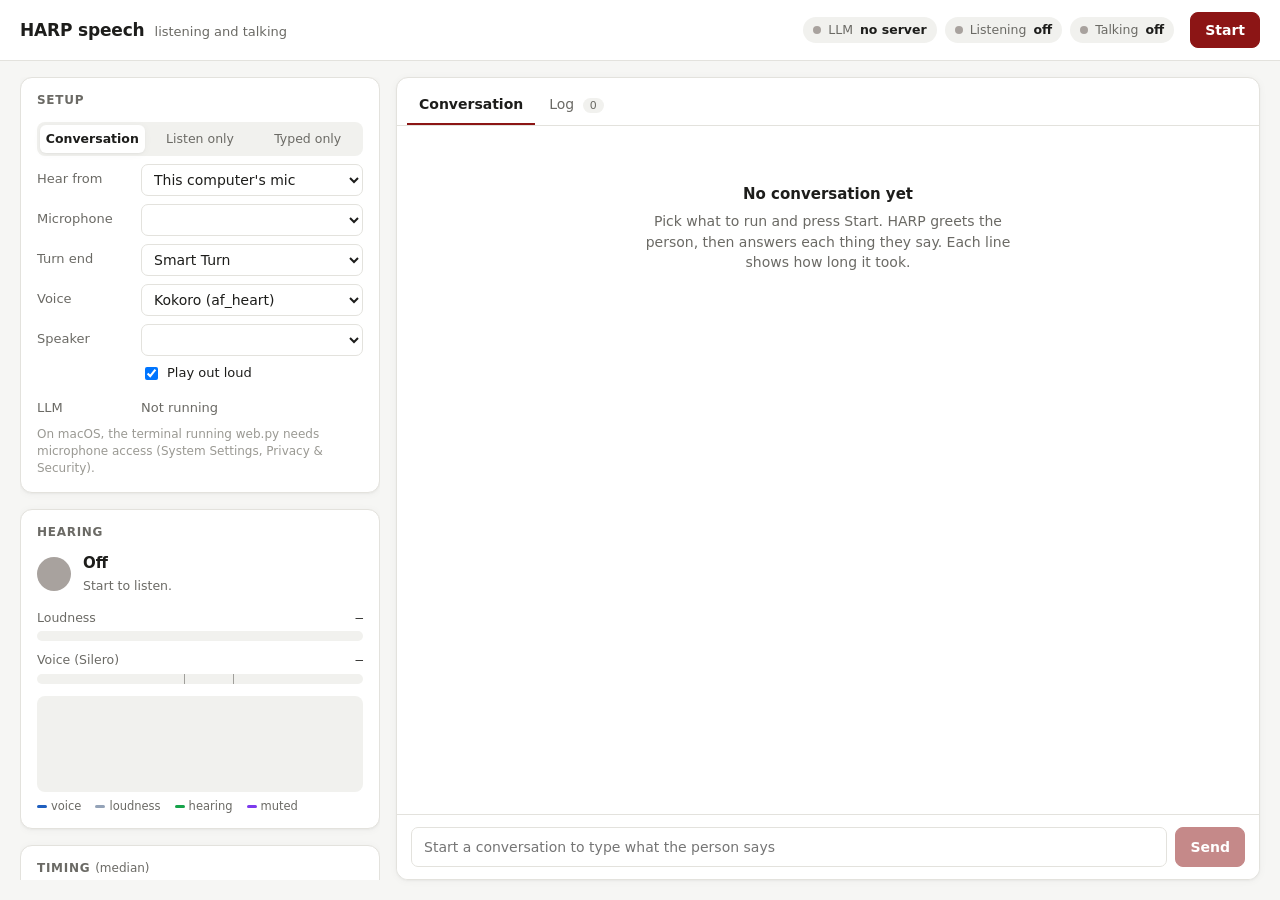
==== speech/web.html @ f4669492 "add speech web page to run and watch conversations" ====
<!doctype html>
<html lang="en">
<head>
<meta charset="utf-8">
<meta name="viewport" content="width=device-width, initial-scale=1">
<title>HARP speech</title>
<!-- Served by web.py (context/speech-web.md). Self-contained: the robot network may have no internet. -->
<style>
:root {
  --bg: #f6f6f4; --panel: #ffffff; --panel-2: #f1f1ee; --line: #e3e2dd; --text: #1d1d1b;
  --muted: #6b6a65; --faint: #9a9993; --accent: #8c1515; --accent-text: #ffffff;
  --person: #1f5fbf; --person-bg: #e8f0fc; --harp-bg: #f1f1ee;
  --listening: #64748b; --hearing: #16a34a; --transcribing: #d97706; --muted-state: #7c3aed;
  --idle: #a8a29e; --ok: #16a34a; --warn: #d97706; --bad: #dc2626;
  --level: #94a3b8; --prob: #1f5fbf; --grid: #ecebe7;
  --shadow: 0 1px 2px rgba(0,0,0,.04), 0 1px 8px rgba(0,0,0,.04);
  color-scheme: light;
}
@media (prefers-color-scheme: dark) {
  :root:not([data-theme="light"]) {
    --bg: #141413; --panel: #1d1d1b; --panel-2: #262624; --line: #33322f; --text: #ecebe7;
    --muted: #a3a29c; --faint: #75746f; --accent: #c8423f; --accent-text: #ffffff;
    --person: #7aa7ec; --person-bg: #1e2b40; --harp-bg: #2a2a27;
    --listening: #94a3b8; --hearing: #4ade80; --transcribing: #fbbf24; --muted-state: #a78bfa;
    --idle: #57534e; --level: #52606f; --prob: #7aa7ec; --grid: #292927;
    --shadow: none; color-scheme: dark;
  }
}
:root[data-theme="dark"] {
  --bg: #141413; --panel: #1d1d1b; --panel-2: #262624; --line: #33322f; --text: #ecebe7;
  --muted: #a3a29c; --faint: #75746f; --accent: #c8423f; --accent-text: #ffffff;
  --person: #7aa7ec; --person-bg: #1e2b40; --harp-bg: #2a2a27;
  --listening: #94a3b8; --hearing: #4ade80; --transcribing: #fbbf24; --muted-state: #a78bfa;
  --idle: #57534e; --level: #52606f; --prob: #7aa7ec; --grid: #292927;
  --shadow: none; color-scheme: dark;
}
* { box-sizing: border-box; }
[hidden] { display: none !important; }
html, body { margin: 0; height: 100%; }
body {
  background: var(--bg); color: var(--text);
  font: 14px/1.45 ui-sans-serif, system-ui, -apple-system, "Segoe UI", Roboto, sans-serif;
  display: flex; flex-direction: column;
}
.mono { font-family: ui-monospace, SFMono-Regular, Menlo, Consolas, monospace; }
header {
  display: flex; align-items: center; gap: 16px; flex-wrap: wrap;
  padding: 12px 20px; border-bottom: 1px solid var(--line); background: var(--panel);
}
.brand { display: flex; align-items: baseline; gap: 10px; margin-right: auto; }
.brand h1 { font-size: 17px; margin: 0; letter-spacing: -.01em; }
.brand span { color: var(--muted); font-size: 13px; }
.chips { display: flex; gap: 8px; flex-wrap: wrap; }
.chip {
  display: inline-flex; align-items: center; gap: 7px; padding: 4px 10px; border-radius: 999px;
  background: var(--panel-2); color: var(--muted); font-size: 12.5px; white-space: nowrap;
}
.chip b { color: var(--text); font-weight: 600; }
.dot { width: 8px; height: 8px; border-radius: 50%; background: var(--idle); flex: none; }
button {
  font: inherit; border: 1px solid var(--line); background: var(--panel); color: var(--text);
  padding: 7px 14px; border-radius: 8px; cursor: pointer;
}
button:hover:not(:disabled) { background: var(--panel-2); }
button:disabled { opacity: .5; cursor: default; }
button.primary { background: var(--accent); border-color: var(--accent); color: var(--accent-text); font-weight: 600; }
button.primary:hover:not(:disabled) { filter: brightness(1.08); background: var(--accent); }
button.small { padding: 3px 10px; font-size: 12.5px; }
main {
  flex: 1; min-height: 0; display: grid; grid-template-columns: 360px minmax(0, 1fr);
  gap: 16px; padding: 16px 20px 20px;
}
aside { display: flex; flex-direction: column; gap: 16px; min-height: 0; overflow-y: auto; }
.card {
  background: var(--panel); border: 1px solid var(--line); border-radius: 12px;
  box-shadow: var(--shadow); padding: 14px 16px;
}
.card h2 {
  font-size: 12px; font-weight: 600; text-transform: uppercase; letter-spacing: .06em;
  color: var(--muted); margin: 0 0 12px;
}
.field { display: grid; grid-template-columns: 96px minmax(0, 1fr); align-items: center; gap: 8px; margin: 8px 0; }
.field > label:first-child { color: var(--muted); font-size: 13px; }
select, input[type=text] {
  font: inherit; width: 100%; padding: 6px 8px; border-radius: 7px;
  border: 1px solid var(--line); background: var(--panel); color: var(--text); min-width: 0;
}
.check { display: inline-flex; align-items: center; gap: 6px; font-size: 13px; color: var(--text); }
.segmented { display: grid; grid-template-columns: repeat(3, 1fr); background: var(--panel-2); border-radius: 8px; padding: 3px; gap: 3px; }
.segmented button { border: none; background: transparent; padding: 5px 4px; font-size: 12.5px; color: var(--muted); border-radius: 6px; }
.segmented button[aria-pressed=true] { background: var(--panel); color: var(--text); font-weight: 600; box-shadow: var(--shadow); }
.hint { color: var(--faint); font-size: 12px; margin: 2px 0 0; }
.llm-row { display: flex; align-items: center; gap: 8px; }
.llm-row .grow { flex: 1; color: var(--muted); font-size: 13px; }
fieldset { border: none; margin: 0; padding: 0; min-width: 0; }
fieldset:disabled { opacity: .6; }

/* hearing */
.state { display: flex; align-items: center; gap: 12px; margin-bottom: 14px; }
.orb { width: 34px; height: 34px; border-radius: 50%; background: var(--idle); flex: none; position: relative; transition: background .15s; }
.orb::after { content: ""; position: absolute; inset: -5px; border-radius: 50%; border: 2px solid currentColor; opacity: 0; color: inherit; }
.orb.pulse::after { animation: pulse 1.2s ease-out infinite; }
@keyframes pulse { 0% { opacity: .55; transform: scale(.85); } 100% { opacity: 0; transform: scale(1.35); } }
.state-text b { display: block; font-size: 15px; }
.state-text span { color: var(--muted); font-size: 12.5px; }
.meter { margin: 10px 0; }
.meter-top { display: flex; justify-content: space-between; font-size: 12.5px; color: var(--muted); margin-bottom: 4px; }
.meter-top .mono { color: var(--text); }
.bar { position: relative; height: 10px; border-radius: 5px; background: var(--panel-2); overflow: hidden; }
.bar .fill { position: absolute; inset: 0 auto 0 0; width: 0; background: var(--level); transition: width .08s linear; }
.bar .mark { position: absolute; top: -1px; bottom: -1px; width: 2px; background: var(--text); opacity: .55; }
.bar .tick { position: absolute; top: 0; bottom: 0; width: 1px; background: var(--muted); opacity: .6; }
canvas { width: 100%; height: 96px; display: block; border-radius: 8px; background: var(--panel-2); margin-top: 12px; }
.legend { display: flex; gap: 14px; flex-wrap: wrap; font-size: 11.5px; color: var(--muted); margin-top: 6px; }
.legend i { display: inline-block; width: 10px; height: 3px; border-radius: 2px; vertical-align: middle; margin-right: 4px; }

/* timing */
.stats { display: grid; grid-template-columns: repeat(3, 1fr); gap: 8px; }
.stat { background: var(--panel-2); border-radius: 8px; padding: 8px 10px; }
.stat .label { font-size: 11.5px; color: var(--muted); line-height: 1.25; min-height: 2.5em; }
.stat .value { font-size: 20px; font-weight: 600; font-variant-numeric: tabular-nums; letter-spacing: -.01em; }
.stat .value small { font-size: 12px; font-weight: 500; color: var(--muted); }
.stat .sub { font-size: 11.5px; color: var(--faint); font-variant-numeric: tabular-nums; }

/* conversation */
.talk { display: flex; flex-direction: column; min-height: 0; padding: 0; overflow: hidden; }
.tabs { display: flex; gap: 2px; padding: 8px 10px 0; border-bottom: 1px solid var(--line); }
.tabs button { border: none; border-bottom: 2px solid transparent; border-radius: 0; background: none; color: var(--muted); padding: 8px 12px; }
.tabs button[aria-selected=true] { color: var(--text); border-bottom-color: var(--accent); font-weight: 600; }
.tabs .count { font-size: 11px; background: var(--panel-2); border-radius: 999px; padding: 1px 7px; margin-left: 4px; color: var(--muted); }
.pane { flex: 1; min-height: 0; overflow-y: auto; padding: 18px 20px; }
.pane[hidden] { display: none; }
#conversation { display: flex; flex-direction: column; gap: 10px; }
.empty { margin: auto; text-align: center; color: var(--muted); max-width: 380px; padding: 40px 0; }
.empty b { color: var(--text); display: block; font-size: 15px; margin-bottom: 6px; }
.msg { display: flex; gap: 10px; max-width: min(640px, 88%); }
.msg.person { align-self: flex-end; flex-direction: row-reverse; }
.avatar { width: 28px; height: 28px; border-radius: 50%; flex: none; display: grid; place-items: center; font-size: 12px; font-weight: 700; background: var(--accent); color: var(--accent-text); }
.person .avatar { background: var(--person); }
.bubble { padding: 8px 12px; border-radius: 14px; background: var(--harp-bg); }
.person .bubble { background: var(--person-bg); border-top-right-radius: 4px; }
.harp .bubble { border-top-left-radius: 4px; }
.bubble .text { white-space: pre-wrap; overflow-wrap: anywhere; }
.meta { display: flex; flex-wrap: wrap; gap: 4px 10px; margin-top: 4px; font-size: 11.5px; color: var(--muted); font-variant-numeric: tabular-nums; }
.person .meta { justify-content: flex-end; }
.tag { font-size: 10.5px; text-transform: uppercase; letter-spacing: .05em; padding: 0 6px; border-radius: 4px; background: var(--panel); color: var(--muted); border: 1px solid var(--line); }
.msg.faded .bubble { opacity: .55; }
.msg.faded .text { text-decoration: line-through; text-decoration-color: var(--faint); }
.note { align-self: center; color: var(--faint); font-size: 12.5px; text-align: center; max-width: 80%; }
.note.warn { color: var(--warn); }
.divider { display: flex; align-items: center; gap: 10px; color: var(--muted); font-size: 12px; margin: 6px 0; }
.divider::before, .divider::after { content: ""; flex: 1; height: 1px; background: var(--line); }
.typing .bubble { display: inline-flex; gap: 4px; align-items: center; padding: 12px 14px; }
.typing .bubble i { width: 6px; height: 6px; border-radius: 50%; background: var(--faint); animation: blink 1.2s infinite; }
.typing .bubble i:nth-child(2) { animation-delay: .2s; } .typing .bubble i:nth-child(3) { animation-delay: .4s; }
@keyframes blink { 0%, 80%, 100% { opacity: .25; } 40% { opacity: 1; } }
.composer { display: flex; gap: 8px; padding: 12px 14px; border-top: 1px solid var(--line); background: var(--panel); }
.composer input { flex: 1; padding: 9px 12px; }
#log { font-size: 12px; line-height: 1.55; }
.log-line { display: grid; grid-template-columns: 64px 52px minmax(0, 1fr); gap: 8px; }
.log-line .src { font-weight: 600; }
.log-line .src.listen { color: var(--hearing); } .log-line .src.talk { color: var(--accent); }
.log-line .src.web { color: var(--muted); } .log-line .src.llm { color: var(--transcribing); }
.log-line .when { color: var(--faint); }
.log-line .line { white-space: pre-wrap; overflow-wrap: anywhere; }
.log-line.error .line { color: var(--bad); }
#toast {
  position: fixed; left: 50%; bottom: 24px; transform: translateX(-50%); max-width: min(560px, calc(100% - 32px));
  background: var(--text); color: var(--bg); padding: 10px 16px; border-radius: 10px; font-size: 13.5px;
  box-shadow: 0 6px 24px rgba(0,0,0,.2); opacity: 0; pointer-events: none; transition: opacity .2s;
}
#toast.show { opacity: 1; }
@media (max-width: 880px) {
  main { grid-template-columns: 1fr; padding: 12px 16px 16px; }
  aside { overflow: visible; }
  .talk { min-height: 70vh; }
  header { padding: 10px 16px; }
}
@media (prefers-reduced-motion: reduce) { .orb.pulse::after, .typing .bubble i { animation: none; } }
</style>
</head>
<body>
<header>
  <div class="brand"><h1>HARP speech</h1><span>listening and talking</span></div>
  <div class="chips">
    <span class="chip" id="llm-chip-wrap" title="llama-server"><span class="dot" id="llm-dot"></span>LLM <b id="llm-chip">checking</b></span>
    <span class="chip"><span class="dot" id="listen-dot"></span>Listening <b id="listen-chip">off</b></span>
    <span class="chip"><span class="dot" id="talk-dot"></span>Talking <b id="talk-chip">off</b></span>
  </div>
  <button class="primary" id="go">Start</button>
</header>

<main>
  <aside>
    <section class="card">
      <h2>Setup</h2>
      <fieldset id="setup">
        <div class="segmented" role="group" aria-label="What to run">
          <button type="button" data-mode="both" aria-pressed="true">Conversation</button>
          <button type="button" data-mode="listen" aria-pressed="false">Listen only</button>
          <button type="button" data-mode="talk" aria-pressed="false">Typed only</button>
        </div>
        <div data-for="listen">
          <div class="field"><label for="source">Hear from</label>
            <select id="source">
              <option value="mic">This computer's mic</option>
              <option value="robot">The robot's mic</option>
              <option value="wav">A recording</option>
            </select></div>
          <div class="field" data-source="mic"><label for="device">Microphone</label><select id="device"></select></div>
          <div class="field" data-source="wav"><label for="wav">WAV file</label><input type="text" id="wav" class="mono" placeholder="path, from speech/"></div>
          <div class="field" data-source="wav"><span></span><label class="check"><input type="checkbox" id="realtime" checked> At its own speed</label></div>
          <div class="field" data-source="robot"><label for="iface">Address</label><input type="text" id="iface" class="mono" placeholder="192.168.123.164 (PC2)"></div>
          <div class="field"><label for="turn">Turn end</label>
            <select id="turn"><option value="smart">Smart Turn</option><option value="fixed">0.7 s of silence</option></select></div>
        </div>
        <div data-for="talk">
          <div class="field"><label for="voice">Voice</label>
            <select id="voice"><option value="kokoro">Kokoro (af_heart)</option><option value="piper">Piper (ljspeech)</option></select></div>
          <div class="field"><label for="output">Speaker</label><select id="output"></select></div>
          <div class="field"><span></span><label class="check"><input type="checkbox" id="play" checked> Play out loud</label></div>
        </div>
      </fieldset>
      <div class="field" data-for="talk"><label>LLM</label>
        <div class="llm-row"><span class="grow" id="llm-text">checking</span><button class="small" id="llm-button" hidden>Start</button></div></div>
      <p class="hint" id="setup-hint"></p>
    </section>

    <section class="card" data-for="listen" id="hearing">
      <h2>Hearing</h2>
      <div class="state">
        <div class="orb" id="orb"></div>
        <div class="state-text"><b id="state-name">Off</b><span id="state-help">Start to listen.</span></div>
      </div>
      <div class="meter">
        <div class="meter-top"><span>Loudness</span><span class="mono" id="db-text">–</span></div>
        <div class="bar" title="dBFS, -80 to 0; the line is the room's noise floor"><div class="fill" id="db-fill"></div><div class="mark" id="floor-mark" hidden></div></div>
      </div>
      <div class="meter">
        <div class="meter-top"><span>Voice (Silero)</span><span class="mono" id="prob-text">–</span></div>
        <div class="bar" title="Speech starts at 0.6, a frame is silence under 0.45"><div class="fill" id="prob-fill" style="background: var(--prob)"></div>
          <div class="tick" style="left: 45%"></div><div class="tick" style="left: 60%"></div></div>
      </div>
      <canvas id="chart" aria-label="Loudness and voice probability over the last 12 seconds"></canvas>
      <div class="legend">
        <span><i style="background: var(--prob)"></i>voice</span>
        <span><i style="background: var(--level)"></i>loudness</span>
        <span><i style="background: var(--hearing)"></i>hearing</span>
        <span><i style="background: var(--muted-state)"></i>muted</span>
      </div>
    </section>

    <section class="card">
      <h2>Timing <span style="text-transform: none; letter-spacing: 0; font-weight: 400">(median)</span></h2>
      <div class="stats">
        <div class="stat"><div class="label">Quiet to text</div><div class="value" id="stat-heard">–</div><div class="sub" id="stat-heard-sub"></div></div>
        <div class="stat"><div class="label">LLM's first sentence</div><div class="value" id="stat-llm">–</div><div class="sub" id="stat-llm-sub"></div></div>
        <div class="stat"><div class="label">Line to first sound</div><div class="value" id="stat-sound">–</div><div class="sub" id="stat-sound-sub"></div></div>
      </div>
    </section>
  </aside>

  <section class="card talk">
    <div class="tabs" role="tablist">
      <button role="tab" aria-selected="true" data-tab="conversation">Conversation</button>
      <button role="tab" aria-selected="false" data-tab="log">Log <span class="count" id="log-count">0</span></button>
    </div>
    <div class="pane" id="conversation-pane"><div id="conversation" aria-live="polite"></div></div>
    <div class="pane mono" id="log-pane" hidden><div id="log"></div></div>
    <form class="composer" id="composer">
      <input type="text" id="say" autocomplete="off" placeholder="Start talking to type what the person says" disabled>
      <button class="primary" id="send" disabled>Send</button>
    </form>
  </section>
</main>
<div id="toast" role="status"></div>

<script>
"use strict";
const $ = id => document.getElementById(id);
const STATES = {
  off: ["Off", "Start to listen.", "--idle"],
  starting: ["Loading", "Loading the models.", "--idle"],
  listening: ["Listening", "Waiting for someone to speak.", "--listening"],
  hearing: ["Hearing", "Someone is speaking.", "--hearing"],
  transcribing: ["Transcribing", "Turning the turn into text.", "--transcribing"],
  muted: ["Muted", "HARP is speaking, so it isn't listening.", "--muted-state"],
  ended: ["Stopped", "Listening has ended.", "--idle"],
};
const SAVED = ["source", "device", "wav", "realtime", "iface", "turn", "voice", "output", "play"];
const CHART_S = 12;

let mode = "both", running = false, talkReady = false, config = null, llm = "down", llmHere = false, llmUrl = "";
let listenState = "off", pending = 0, levels = [], logCount = 0;
let stats = { heard: [], llm: [], sound: [] };
let lastHarp = null;

function cssVar(name) { return getComputedStyle(document.documentElement).getPropertyValue(name).trim(); }
function store(key, value) { try { localStorage.setItem("harp-speech-" + key, JSON.stringify(value)); } catch (e) {} }
function recall(key) { try { const v = localStorage.getItem("harp-speech-" + key); return v === null ? undefined : JSON.parse(v); } catch (e) { return undefined; } }
function el(tag, cls, text) { const e = document.createElement(tag); if (cls) e.className = cls; if (text !== undefined) e.textContent = text; return e; }
function secs(v) { return v === undefined || v === null ? null : (+v).toFixed(2) + " s"; }

let toastTimer;
function toast(text) {
  const t = $("toast"); t.textContent = text; t.classList.add("show");
  clearTimeout(toastTimer); toastTimer = setTimeout(() => t.classList.remove("show"), 4500);
}

async function post(path, body) {
  try {
    const r = await fetch(path, { method: "POST", headers: { "Content-Type": "application/json" }, body: JSON.stringify(body || {}) });
    const data = await r.json().catch(() => ({}));
    if (!r.ok) { toast(data.error || ("Failed: " + r.status)); return false; }
    return true;
  } catch (e) { toast("The speech server isn't answering. Is web.py running?"); return false; }
}

/* setup form */
function setMode(m) {
  mode = m;
  document.querySelectorAll("[data-mode]").forEach(b => b.setAttribute("aria-pressed", b.dataset.mode === m));
  const listen = m !== "talk", talk = m !== "listen";
  document.querySelectorAll('[data-for="listen"]').forEach(e => e.hidden = !listen);
  document.querySelectorAll('[data-for="talk"]').forEach(e => e.hidden = !talk);
  store("mode", m); showSource(); updateControls();
}
function showSource() {
  const s = $("source").value;
  document.querySelectorAll("[data-source]").forEach(e => e.hidden = e.dataset.source !== s);
  $("setup-hint").textContent = mode === "talk" ? "Type what the person says; HARP answers out loud." :
    s === "mic" ? "On macOS, the terminal running web.py needs microphone access (System Settings, Privacy & Security)." :
    s === "robot" ? "Needs the robot's voice assistant in wake-up mode: ask the team before switching it." :
    "A 16-bit WAV, played through listening as if someone were speaking.";
}
function gather() {
  const v = id => $(id).value, n = id => $(id).value === "" ? null : +$(id).value;
  return { listen: mode !== "talk", talk: mode !== "listen", source: v("source"), device: n("device"),
    wav: v("wav").trim(), realtime: $("realtime").checked, iface: v("iface").trim() || null,
    fixed_turn: v("turn") === "fixed", voice: v("voice"), play: $("play").checked, output_device: n("output") };
}
function saveForm() { SAVED.forEach(id => store(id, $(id).type === "checkbox" ? $(id).checked : $(id).value)); }
function loadForm() {
  SAVED.forEach(id => { const v = recall(id); if (v === undefined) return; if ($(id).type === "checkbox") $(id).checked = v; else if (id !== "device" && id !== "output") $(id).value = v; });
}
async function loadDevices() {
  try {
    const d = await (await fetch("/api/devices")).json();
    for (const [id, list] of [["device", d.inputs], ["output", d.outputs]]) {
      const sel = $(id); sel.innerHTML = "";
      const def = el("option", "", "Default"); def.value = ""; sel.append(def);
      (list || []).forEach(x => { const o = el("option", "", x.name + (x.default ? " (default)" : "")); o.value = x.index; sel.append(o); });
      const saved = recall(id); if (saved !== undefined && [...sel.options].some(o => o.value === saved)) sel.value = saved;
    }
  } catch (e) {}
}

/* status */
async function poll() {
  try {
    const s = await (await fetch("/api/status")).json();
    llm = s.llm; llmHere = s.llm_started_here; llmUrl = s.llm_url || "";
    if (s.running !== running) { running = s.running; talkReady = s.talk_ready; config = s.config; }
  } catch (e) { llm = "unknown"; }
  updateControls();
}
function chip(dot, text, label, color) { $(dot).style.background = cssVar(color); $(text).textContent = label; }
function updateControls() {
  const llmLabel = { ok: "ready", loading: "loading", down: "off", unknown: "no server" }[llm] || llm;
  chip("llm-dot", "llm-chip", llmLabel, llm === "ok" ? "--ok" : llm === "loading" ? "--warn" : "--idle");
  $("llm-text").textContent = llm === "ok" ? "Ready at " + llmUrl.replace(/^https?:\/\//, "") + (llmHere ? " (started here)" : "") :
    llm === "loading" ? "Loading the model (about 10 s)" : "Not running";
  $("llm-chip-wrap").title = "llama-server at " + llmUrl;
  $("llm-button").hidden = !(llm === "down" || llmHere);
  $("llm-button").textContent = llm === "down" ? "Start" : "Stop";
  const listening = running && config && config.listen, talking = running && config && config.talk;
  const st = listening ? listenState : "off";
  chip("listen-dot", "listen-chip", listening ? STATES[st][0].toLowerCase() : "off", listening ? STATES[st][2] : "--idle");
  const talkLabel = !talking ? "off" : !talkReady ? "loading" : pending > 0 ? "replying" : "ready";
  chip("talk-dot", "talk-chip", talkLabel, !talking ? "--idle" : !talkReady ? "--warn" : pending > 0 ? "--transcribing" : "--ok");
  $("setup").disabled = running;
  $("go").textContent = running ? "Stop" : "Start";
  $("go").classList.toggle("primary", !running);
  const canSay = talking && talkReady;
  $("say").disabled = $("send").disabled = !canSay;
  $("say").placeholder = !talking ? "Start a conversation to type what the person says" :
    !talkReady ? "Waiting for HARP's greeting" : "Type what the person says, then Enter";
}

/* hearing */
function setListenState(s) {
  listenState = s;
  const [name, help, color] = STATES[s] || STATES.off;
  $("state-name").textContent = name; $("state-help").textContent = help;
  const orb = $("orb"); orb.style.background = cssVar(color); orb.style.color = cssVar(color);
  orb.classList.toggle("pulse", s === "hearing" || s === "muted");
  updateControls();
}
function level(m) {
  const pct = db => Math.max(0, Math.min(100, (db + 80) / 80 * 100));
  $("db-fill").style.width = pct(m.db) + "%"; $("db-text").textContent = m.db.toFixed(0) + " dB";
  const mark = $("floor-mark");
  if (m.floor_db !== null && m.floor_db !== undefined) { mark.hidden = false; mark.style.left = pct(m.floor_db) + "%"; } else mark.hidden = true;
  $("prob-fill").style.width = (m.prob * 100) + "%"; $("prob-text").textContent = m.prob.toFixed(2);
  $("db-fill").style.background = cssVar(listenState === "hearing" ? "--hearing" : listenState === "muted" ? "--muted-state" : "--level");
  levels.push({ t: m.t, db: m.db, prob: m.prob, floor: m.floor_db, state: listenState });
  const since = m.t - CHART_S; while (levels.length && levels[0].t < since) levels.shift();
  drawSoon();
}
let drawQueued = false;
function drawSoon() { if (!drawQueued) { drawQueued = true; requestAnimationFrame(draw); } }
function draw() {
  drawQueued = false;
  const c = $("chart"), dpr = window.devicePixelRatio || 1, w = c.clientWidth, h = c.clientHeight;
  if (c.width !== w * dpr || c.height !== h * dpr) { c.width = w * dpr; c.height = h * dpr; }
  const g = c.getContext("2d"); g.setTransform(dpr, 0, 0, dpr, 0, 0); g.clearRect(0, 0, w, h);
  const band = 5, top = 6, plot = h - band - top - 4;
  const end = levels.length ? levels[levels.length - 1].t : CHART_S;
  const x = t => w - (end - t) / CHART_S * w, y = v => top + plot * (1 - v);
  g.strokeStyle = cssVar("--grid"); g.lineWidth = 1;
  for (const v of [0.25, 0.5, 0.75]) { g.beginPath(); g.moveTo(0, y(v)); g.lineTo(w, y(v)); g.stroke(); }
  g.setLineDash([3, 3]); g.strokeStyle = cssVar("--faint");
  for (const v of [0.45, 0.6]) { g.beginPath(); g.moveTo(0, y(v)); g.lineTo(w, y(v)); g.stroke(); }
  g.setLineDash([]);
  if (!levels.length) return;
  const lv = db => Math.max(0, Math.min(1, (db + 80) / 80));
  g.beginPath(); g.moveTo(x(levels[0].t), y(0));
  levels.forEach(p => g.lineTo(x(p.t), y(lv(p.db))));
  g.lineTo(x(end), y(0)); g.closePath(); g.globalAlpha = 0.5; g.fillStyle = cssVar("--level"); g.fill(); g.globalAlpha = 1;
  g.beginPath(); levels.forEach((p, i) => (i ? g.lineTo : g.moveTo).call(g, x(p.t), y(p.prob)));
  g.strokeStyle = cssVar("--prob"); g.lineWidth = 1.75; g.stroke();
  const colors = { hearing: "--hearing", transcribing: "--transcribing", muted: "--muted-state" };
  levels.forEach((p, i) => {
    if (!colors[p.state]) return;
    const x0 = x(p.t), x1 = i + 1 < levels.length ? x(levels[i + 1].t) : w;
    g.fillStyle = cssVar(colors[p.state]); g.fillRect(x0, h - band, Math.max(1, x1 - x0), band);
  });
}

/* conversation */
function conv() { return $("conversation"); }
function scrollDown() { const p = $("conversation-pane"); p.scrollTop = p.scrollHeight; }
function clearEmpty() { const e = conv().querySelector(".empty"); if (e) e.remove(); }
function showEmpty() {
  conv().innerHTML = "";
  const e = el("div", "empty"); e.append(el("b", "", "No conversation yet"));
  e.append(document.createTextNode("Pick what to run and press Start. HARP greets the person, then answers each thing they say. Each line shows how long it took."));
  conv().append(e);
}
function add(node) {
  clearEmpty();
  const typing = conv().querySelector(".typing");
  if (typing && !node.classList.contains("typing")) conv().insertBefore(node, typing); else conv().append(node);
  scrollDown(); return node;
}
function message(who, text, metaParts, tags) {
  const m = el("div", "msg " + who), b = el("div", "bubble");
  m.append(el("div", "avatar", who === "harp" ? "H" : "P"));
  b.append(el("div", "text", text));
  const meta = el("div", "meta");
  (tags || []).forEach(t => meta.append(el("span", "tag", t)));
  (metaParts || []).filter(Boolean).forEach(t => meta.append(el("span", "", t)));
  if (meta.childNodes.length) b.append(meta);
  m.append(b); return add(m);
}
function note(text, cls) { return add(el("div", "note" + (cls ? " " + cls : ""), text)); }
function divider(text) { return add(el("div", "divider", text)); }
function setTyping(on) {
  const t = conv().querySelector(".typing");
  if (on && !t) { const m = el("div", "msg harp typing"); m.append(el("div", "avatar", "H")); const b = el("div", "bubble"); b.append(el("i"), el("i"), el("i")); m.append(b); add(m); }
  if (!on && t) t.remove();
}
function expectReply() { pending++; setTyping(true); updateControls(); }
function replied() { pending = Math.max(0, pending - 1); if (!pending) setTyping(false); updateControls(); }

function median(a) { if (!a.length) return null; const s = [...a].sort((x, y) => x - y), i = s.length >> 1; return s.length % 2 ? s[i] : (s[i - 1] + s[i]) / 2; }
function stat(key, value) {
  if (value !== undefined && value !== null && value > 0) stats[key].push(+value);
  const a = stats[key], m = median(a);
  $("stat-" + key).innerHTML = m === null ? "–" : m.toFixed(2) + "<small> s</small>";
  $("stat-" + key + "-sub").textContent = a.length ? "last " + a[a.length - 1].toFixed(2) + " s, " + a.length + (a.length === 1 ? " turn" : " turns") : "";
}

function logLine(source, text, when, error) {
  const line = el("div", "log-line" + (error ? " error" : ""));
  line.append(el("span", "when", new Date(when * 1000).toLocaleTimeString([], { hour12: false })));
  line.append(el("span", "src " + source, source));
  line.append(el("span", "line", text));
  const pane = $("log-pane"), atEnd = pane.scrollTop + pane.clientHeight >= pane.scrollHeight - 20;
  $("log").append(line); $("log-count").textContent = ++logCount;
  if (atEnd) pane.scrollTop = pane.scrollHeight;
}

const DROPPED = { short: "Ignored a short sound", empty: "Heard someone, but no words came out", made_up: "Ignored noise heard as words" };

function handle(m) {
  const { source, event } = m;
  if (event === "hello") { reset(); return; }
  if (event === "log") { logLine(source, m.text, m.time, /error|failed|missing|Traceback/i.test(m.text)); return; }
  if (source === "listen" && event === "level") { level(m); return; }
  if (source === "listen" && event === "state") { setListenState(m.state); return; }
  if (event === "exit") {
    logLine(source, "exited" + (m.code ? " with code " + m.code : ""), m.time, !!m.code);
    if (m.code && m.code !== -2 && m.code !== 130) note((source === "listen" ? "Listening" : source === "talk" ? "Talking" : "The LLM server") + " stopped with an error: see the Log.", "warn");
    if (source === "listen") setListenState("ended");
    return;
  }
  if (source === "web" && event === "session") {
    if (m.state === "started") {
      running = true; talkReady = false; config = m.config; pending = 0; levels = [];
      stats = { heard: [], llm: [], sound: [] }; ["heard", "llm", "sound"].forEach(k => stat(k));
      const parts = [];
      if (m.config.listen) parts.push("listening to " + ({ mic: "the mic", robot: "the robot's mic", wav: "a recording" })[m.config.source]);
      if (m.config.talk) parts.push("talking with " + (m.config.voice === "kokoro" ? "Kokoro" : "Piper"));
      divider("Started " + parts.join(", ") + " at " + new Date(m.time * 1000).toLocaleTimeString([], { hour: "numeric", minute: "2-digit" }));
      setListenState(m.config.listen ? "starting" : "off");
    } else {
      running = false; pending = 0; setTyping(false); divider("Stopped");
      if (listenState !== "off") setListenState("ended");
    }
    updateControls(); return;
  }
  if (source === "web" && event === "talk_ready") { talkReady = true; updateControls(); return; }
  if (source === "web" && event === "typed") {
    message("person", m.text, [], ["typed"]);
    if (m.forwarded) expectReply(); return;
  }
  if (source === "listen" && event === "turn") {
    if (m.dropped === "short" || m.dropped === "made_up") {
      note(DROPPED[m.dropped] + (m.text ? ': "' + m.text + '"' : "")); return;
    }
    const meta = [secs(m.after_end_s) && "text " + secs(m.after_end_s) + " after quiet",
      "speech-to-text " + secs(m.stt_s), m.finished !== undefined && "finished " + Math.round(m.finished * 100) + "%"];
    if (m.dropped === "empty") note(DROPPED.empty);
    else { const msg = message("person", m.text, meta); msg.dataset.text = m.text; stat("heard", m.after_end_s); }
    if (m.forwarded) expectReply();
    else if (config && config.talk && m.text) note("HARP wasn't ready yet, so it won't answer this", "warn");
    return;
  }
  if (source === "talk") {
    if (event === "said") {
      const tags = m.filler ? ["filler"] : m.canned ? ["fixed line"] : [];
      const meta = m.canned ? [] : [secs(m.first_sound_s) && "first sound " + secs(m.first_sound_s),
        secs(m.llm_s) && "LLM " + secs(m.llm_s), secs(m.ready_s) && "audio " + secs(m.ready_s)];
      lastHarp = message("harp", m.text, meta, tags);
      if (!m.canned) { stat("llm", m.llm_s); stat("sound", m.first_sound_s); }
      if (!m.filler) replied();
      return;
    }
    if (event === "echo") {
      const mine = [...conv().querySelectorAll(".msg.person")].reverse().find(e => e.dataset.text === m.text);
      if (mine) { mine.classList.add("faded"); (mine.querySelector(".meta") || mine.querySelector(".bubble")).append(el("span", "tag", "HARP's own voice: ignored")); }
      else note('Ignored HARP\'s own voice: "' + m.text + '"');
      replied(); return;
    }
    if (event === "unknown_words") { note("The voice skipped words it can't say: " + m.words.join(", "), "warn"); return; }
    if (event === "ignored_bye") { logLine("talk", "ignored a <bye> on a reply that isn't a goodbye", m.time); return; }
    if (event === "done") {
      const why = { bye: "HARP said goodbye", goodbye: "they said goodbye", misses: "nothing was heard twice", time: "it ran long", input_ended: "stopped" }[m.reason] || m.reason;
      divider("Conversation over: " + why + ", " + m.turns + (m.turns === 1 ? " turn, " : " turns, ") + m.seconds + " s");
      return;
    }
  }
}

function reset() {
  showEmpty(); $("log").innerHTML = ""; logCount = 0; $("log-count").textContent = 0;
  pending = 0; levels = []; stats = { heard: [], llm: [], sound: [] }; ["heard", "llm", "sound"].forEach(k => stat(k));
  setListenState("off"); drawSoon();
}

function connect() {
  const source = new EventSource("/events");
  source.onmessage = e => { try { handle(JSON.parse(e.data)); } catch (err) { console.error(err); } };
  source.onerror = () => { llm = "unknown"; updateControls(); };
}

/* wiring */
document.querySelectorAll("[data-mode]").forEach(b => b.addEventListener("click", () => setMode(b.dataset.mode)));
$("source").addEventListener("change", () => { showSource(); saveForm(); });
SAVED.forEach(id => $(id).addEventListener("change", saveForm));
$("go").addEventListener("click", async () => {
  $("go").disabled = true;
  if (running) await post("/api/stop"); else { saveForm(); await post("/api/start", gather()); }
  $("go").disabled = false; poll();
});
$("llm-button").addEventListener("click", async () => {
  $("llm-button").disabled = true;
  await post(llm === "down" ? "/api/llm/start" : "/api/llm/stop");
  $("llm-button").disabled = false; poll();
});
$("composer").addEventListener("submit", async e => {
  e.preventDefault();
  const text = $("say").value.trim(); if (!text) return;
  if (await post("/api/say", { text })) $("say").value = "";
  $("say").focus();
});
document.querySelectorAll("[data-tab]").forEach(b => b.addEventListener("click", () => {
  document.querySelectorAll("[data-tab]").forEach(x => x.setAttribute("aria-selected", x === b));
  $("conversation-pane").hidden = b.dataset.tab !== "conversation";
  $("log-pane").hidden = b.dataset.tab !== "log";
  if (b.dataset.tab === "log") $("log-pane").scrollTop = $("log-pane").scrollHeight;
}));
window.addEventListener("resize", drawSoon);
matchMedia("(prefers-color-scheme: dark)").addEventListener("change", () => { drawSoon(); setListenState(listenState); });

loadForm(); setMode(recall("mode") || "both"); showEmpty(); setListenState("off");
loadDevices(); poll(); setInterval(poll, 3000); connect();
</script>
</body>
</html>
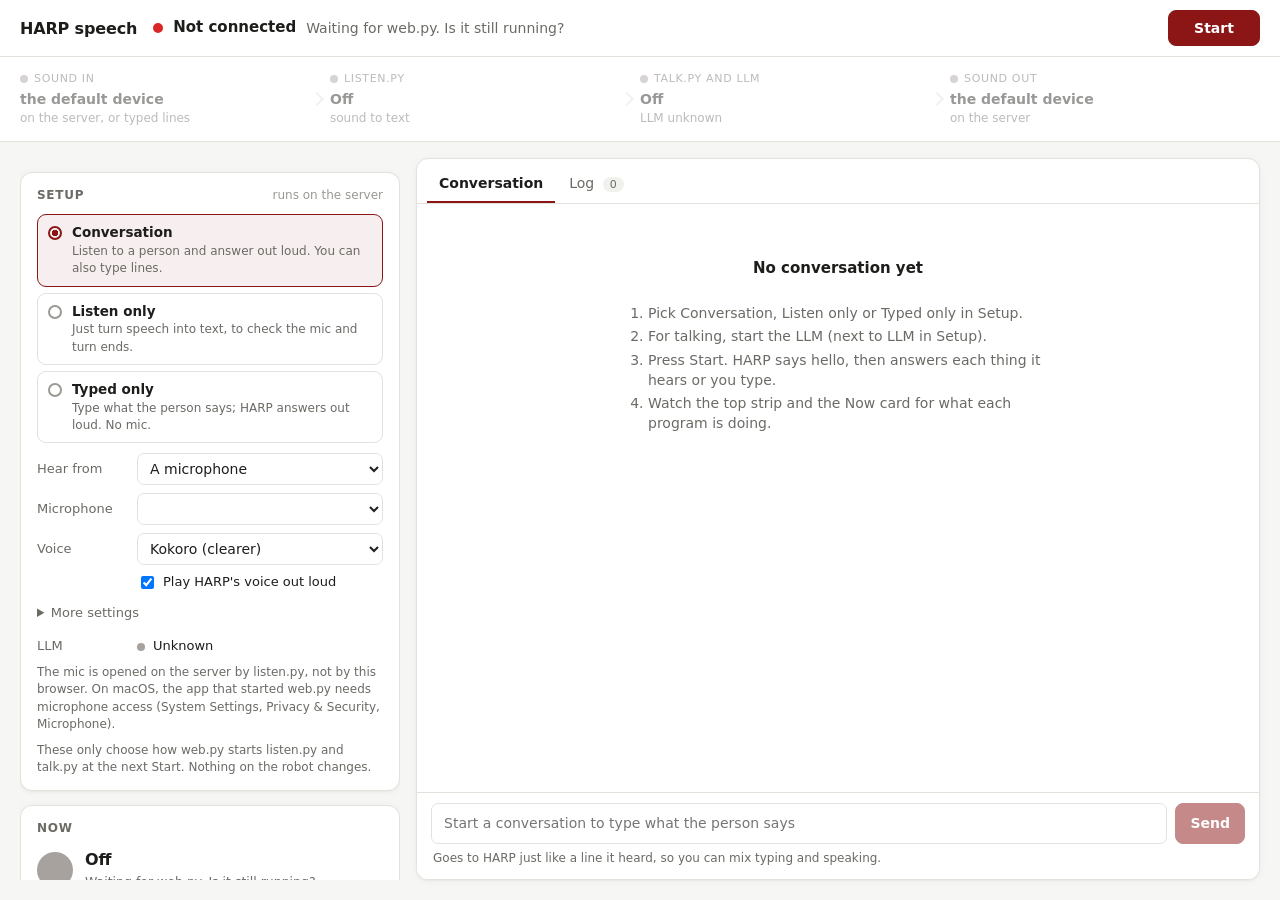
==== commit 4935126b: "make speech page show each stage and turn live" ====
--- a/speech/web.html
+++ b/speech/web.html
@@ -11,52 +11,41 @@
   --muted: #6b6a65; --faint: #9a9993; --accent: #8c1515; --accent-text: #ffffff;
   --person: #1f5fbf; --person-bg: #e8f0fc; --harp-bg: #f1f1ee;
   --listening: #64748b; --hearing: #16a34a; --transcribing: #d97706; --muted-state: #7c3aed;
-  --idle: #a8a29e; --ok: #16a34a; --warn: #d97706; --bad: #dc2626;
-  --level: #94a3b8; --prob: #1f5fbf; --grid: #ecebe7;
+  --thinking: #d97706; --idle: #a8a29e; --ok: #16a34a; --warn: #b45309; --bad: #dc2626;
+  --warn-bg: #fef3c7; --level: #94a3b8; --prob: #1f5fbf; --grid: #ecebe7;
+  --seg-hear: #1f5fbf; --seg-think: #d97706; --seg-voice: #7c3aed; --seg-wait: #a8a29e;
   --shadow: 0 1px 2px rgba(0,0,0,.04), 0 1px 8px rgba(0,0,0,.04);
   color-scheme: light;
 }
 @media (prefers-color-scheme: dark) {
   :root:not([data-theme="light"]) {
     --bg: #141413; --panel: #1d1d1b; --panel-2: #262624; --line: #33322f; --text: #ecebe7;
-    --muted: #a3a29c; --faint: #75746f; --accent: #c8423f; --accent-text: #ffffff;
-    --person: #7aa7ec; --person-bg: #1e2b40; --harp-bg: #2a2a27;
-    --listening: #94a3b8; --hearing: #4ade80; --transcribing: #fbbf24; --muted-state: #a78bfa;
-    --idle: #57534e; --level: #52606f; --prob: #7aa7ec; --grid: #292927;
+    --muted: #a3a29c; --faint: #75746f; --accent: #c8423f; --person: #7aa7ec; --person-bg: #1e2b40;
+    --harp-bg: #2a2a27; --listening: #94a3b8; --hearing: #4ade80; --transcribing: #fbbf24;
+    --muted-state: #a78bfa; --thinking: #fbbf24; --idle: #57534e; --warn: #fbbf24; --warn-bg: #3a2e12;
+    --level: #52606f; --prob: #7aa7ec; --grid: #292927;
+    --seg-hear: #7aa7ec; --seg-think: #fbbf24; --seg-voice: #a78bfa; --seg-wait: #57534e;
     --shadow: none; color-scheme: dark;
   }
 }
 :root[data-theme="dark"] {
   --bg: #141413; --panel: #1d1d1b; --panel-2: #262624; --line: #33322f; --text: #ecebe7;
-  --muted: #a3a29c; --faint: #75746f; --accent: #c8423f; --accent-text: #ffffff;
-  --person: #7aa7ec; --person-bg: #1e2b40; --harp-bg: #2a2a27;
-  --listening: #94a3b8; --hearing: #4ade80; --transcribing: #fbbf24; --muted-state: #a78bfa;
-  --idle: #57534e; --level: #52606f; --prob: #7aa7ec; --grid: #292927;
+  --muted: #a3a29c; --faint: #75746f; --accent: #c8423f; --person: #7aa7ec; --person-bg: #1e2b40;
+  --harp-bg: #2a2a27; --listening: #94a3b8; --hearing: #4ade80; --transcribing: #fbbf24;
+  --muted-state: #a78bfa; --thinking: #fbbf24; --idle: #57534e; --warn: #fbbf24; --warn-bg: #3a2e12;
+  --level: #52606f; --prob: #7aa7ec; --grid: #292927;
+  --seg-hear: #7aa7ec; --seg-think: #fbbf24; --seg-voice: #a78bfa; --seg-wait: #57534e;
   --shadow: none; color-scheme: dark;
 }
 * { box-sizing: border-box; }
 [hidden] { display: none !important; }
 html, body { margin: 0; height: 100%; }
 body {
-  background: var(--bg); color: var(--text);
+  background: var(--bg); color: var(--text); display: flex; flex-direction: column;
   font: 14px/1.45 ui-sans-serif, system-ui, -apple-system, "Segoe UI", Roboto, sans-serif;
-  display: flex; flex-direction: column;
 }
 .mono { font-family: ui-monospace, SFMono-Regular, Menlo, Consolas, monospace; }
-header {
-  display: flex; align-items: center; gap: 16px; flex-wrap: wrap;
-  padding: 12px 20px; border-bottom: 1px solid var(--line); background: var(--panel);
-}
-.brand { display: flex; align-items: baseline; gap: 10px; margin-right: auto; }
-.brand h1 { font-size: 17px; margin: 0; letter-spacing: -.01em; }
-.brand span { color: var(--muted); font-size: 13px; }
-.chips { display: flex; gap: 8px; flex-wrap: wrap; }
-.chip {
-  display: inline-flex; align-items: center; gap: 7px; padding: 4px 10px; border-radius: 999px;
-  background: var(--panel-2); color: var(--muted); font-size: 12.5px; white-space: nowrap;
-}
-.chip b { color: var(--text); font-weight: 600; }
-.dot { width: 8px; height: 8px; border-radius: 50%; background: var(--idle); flex: none; }
+.num { font-variant-numeric: tabular-nums; }
 button {
   font: inherit; border: 1px solid var(--line); background: var(--panel); color: var(--text);
   padding: 7px 14px; border-radius: 8px; cursor: pointer;
@@ -66,96 +55,168 @@
 button.primary { background: var(--accent); border-color: var(--accent); color: var(--accent-text); font-weight: 600; }
 button.primary:hover:not(:disabled) { filter: brightness(1.08); background: var(--accent); }
 button.small { padding: 3px 10px; font-size: 12.5px; }
+.dot { width: 8px; height: 8px; border-radius: 50%; background: var(--idle); flex: none; display: inline-block; }
+
+/* header */
+header {
+  display: flex; align-items: center; gap: 16px; padding: 10px 20px;
+  border-bottom: 1px solid var(--line); background: var(--panel);
+}
+.brand h1 { font-size: 16px; margin: 0; letter-spacing: -.01em; white-space: nowrap; }
+.guide { flex: 1; min-width: 0; display: flex; align-items: center; gap: 10px; }
+.guide .dot { width: 10px; height: 10px; }
+.guide b { font-size: 15px; }
+.guide span { color: var(--muted); white-space: nowrap; overflow: hidden; text-overflow: ellipsis; }
+#go { min-width: 92px; }
+
+/* pipeline */
+.pipeline {
+  display: grid; grid-template-columns: repeat(4, minmax(0, 1fr)); gap: 0;
+  padding: 12px 20px; border-bottom: 1px solid var(--line); background: var(--panel);
+}
+.stage { position: relative; padding: 2px 22px 2px 0; min-width: 0; }
+.stage:not(:last-child)::after {
+  content: ""; position: absolute; right: 8px; top: 50%; width: 8px; height: 8px;
+  border-top: 2px solid var(--line); border-right: 2px solid var(--line); transform: translateY(-50%) rotate(45deg);
+}
+.stage .name { font-size: 11px; text-transform: uppercase; letter-spacing: .06em; color: var(--muted); display: flex; align-items: center; gap: 6px; }
+.stage .what { font-weight: 600; white-space: nowrap; overflow: hidden; text-overflow: ellipsis; margin-top: 2px; }
+.stage .detail { font-size: 12px; color: var(--muted); white-space: nowrap; overflow: hidden; text-overflow: ellipsis; }
+.stage.off { opacity: .45; }
+
 main {
-  flex: 1; min-height: 0; display: grid; grid-template-columns: 360px minmax(0, 1fr);
+  flex: 1; min-height: 0; display: grid; grid-template-columns: 380px minmax(0, 1fr);
   gap: 16px; padding: 16px 20px 20px;
 }
-aside { display: flex; flex-direction: column; gap: 16px; min-height: 0; overflow-y: auto; }
-.card {
-  background: var(--panel); border: 1px solid var(--line); border-radius: 12px;
-  box-shadow: var(--shadow); padding: 14px 16px;
-}
+aside { display: flex; flex-direction: column; gap: 14px; min-height: 0; overflow-y: auto; padding-bottom: 2px; }
+body.running #setup-card { order: 9; }
+.card { background: var(--panel); border: 1px solid var(--line); border-radius: 12px; box-shadow: var(--shadow); padding: 14px 16px; }
 .card h2 {
   font-size: 12px; font-weight: 600; text-transform: uppercase; letter-spacing: .06em;
-  color: var(--muted); margin: 0 0 12px;
-}
-.field { display: grid; grid-template-columns: 96px minmax(0, 1fr); align-items: center; gap: 8px; margin: 8px 0; }
-.field > label:first-child { color: var(--muted); font-size: 13px; }
+  color: var(--muted); margin: 0 0 10px; display: flex; justify-content: space-between; align-items: baseline;
+}
+.card h2 small { text-transform: none; letter-spacing: 0; font-weight: 400; color: var(--faint); font-size: 12px; }
+
+/* banners */
+#banners { display: flex; flex-direction: column; gap: 8px; }
+.banner { background: var(--warn-bg); color: var(--text); border: 1px solid color-mix(in srgb, var(--warn) 40%, transparent); border-radius: 10px; padding: 10px 12px; font-size: 13px; display: flex; gap: 10px; }
+.banner b { color: var(--warn); }
+.banner button { margin-left: auto; align-self: flex-start; border: none; background: none; color: var(--muted); padding: 0 4px; font-size: 16px; line-height: 1; }
+
+/* setup */
+.field { display: grid; grid-template-columns: 92px minmax(0, 1fr); align-items: center; gap: 8px; margin: 8px 0; }
+.field > label:first-child, .field > span:first-child { color: var(--muted); font-size: 13px; }
 select, input[type=text] {
-  font: inherit; width: 100%; padding: 6px 8px; border-radius: 7px;
-  border: 1px solid var(--line); background: var(--panel); color: var(--text); min-width: 0;
-}
-.check { display: inline-flex; align-items: center; gap: 6px; font-size: 13px; color: var(--text); }
-.segmented { display: grid; grid-template-columns: repeat(3, 1fr); background: var(--panel-2); border-radius: 8px; padding: 3px; gap: 3px; }
-.segmented button { border: none; background: transparent; padding: 5px 4px; font-size: 12.5px; color: var(--muted); border-radius: 6px; }
-.segmented button[aria-pressed=true] { background: var(--panel); color: var(--text); font-weight: 600; box-shadow: var(--shadow); }
-.hint { color: var(--faint); font-size: 12px; margin: 2px 0 0; }
+  font: inherit; width: 100%; padding: 6px 8px; border-radius: 7px; min-width: 0;
+  border: 1px solid var(--line); background: var(--panel); color: var(--text);
+}
+.check { display: inline-flex; align-items: center; gap: 6px; font-size: 13px; }
+.modes { display: grid; gap: 6px; margin-bottom: 10px; }
+.mode { display: flex; gap: 10px; align-items: flex-start; text-align: left; padding: 8px 10px; border-radius: 9px; width: 100%; }
+.mode[aria-pressed=true] { border-color: var(--accent); background: color-mix(in srgb, var(--accent) 7%, var(--panel)); }
+.mode .radio { width: 14px; height: 14px; border-radius: 50%; border: 2px solid var(--faint); flex: none; margin-top: 3px; }
+.mode[aria-pressed=true] .radio { border-color: var(--accent); background: radial-gradient(var(--accent) 45%, transparent 50%); }
+.mode b { display: block; font-size: 13.5px; }
+.mode span { display: block; color: var(--muted); font-size: 12px; }
+details { margin-top: 6px; }
+summary { cursor: pointer; color: var(--muted); font-size: 13px; padding: 4px 0; }
+.hint { color: var(--muted); font-size: 12px; margin: 8px 0 0; }
 .llm-row { display: flex; align-items: center; gap: 8px; }
-.llm-row .grow { flex: 1; color: var(--muted); font-size: 13px; }
+.llm-row .grow { flex: 1; font-size: 13px; }
 fieldset { border: none; margin: 0; padding: 0; min-width: 0; }
-fieldset:disabled { opacity: .6; }
-
-/* hearing */
-.state { display: flex; align-items: center; gap: 12px; margin-bottom: 14px; }
-.orb { width: 34px; height: 34px; border-radius: 50%; background: var(--idle); flex: none; position: relative; transition: background .15s; }
-.orb::after { content: ""; position: absolute; inset: -5px; border-radius: 50%; border: 2px solid currentColor; opacity: 0; color: inherit; }
+.summary-line { font-size: 13px; color: var(--muted); }
+.summary-line b { color: var(--text); font-weight: 600; }
+
+/* now */
+.now-state { display: flex; align-items: center; gap: 12px; }
+.orb { width: 36px; height: 36px; border-radius: 50%; background: var(--idle); flex: none; position: relative; transition: background .15s; }
+.orb::after { content: ""; position: absolute; inset: -5px; border-radius: 50%; border: 2px solid currentColor; opacity: 0; }
 .orb.pulse::after { animation: pulse 1.2s ease-out infinite; }
 @keyframes pulse { 0% { opacity: .55; transform: scale(.85); } 100% { opacity: 0; transform: scale(1.35); } }
-.state-text b { display: block; font-size: 15px; }
-.state-text span { color: var(--muted); font-size: 12.5px; }
-.meter { margin: 10px 0; }
+.now-state b { display: block; font-size: 16px; }
+.now-state span { color: var(--muted); font-size: 12.5px; }
+.track { margin-top: 12px; }
+.track-top { display: flex; justify-content: space-between; font-size: 12.5px; color: var(--muted); margin-bottom: 4px; gap: 8px; }
+.track-top .num { color: var(--text); }
+.rail { position: relative; height: 10px; border-radius: 5px; background: var(--panel-2); }
+.rail .fill { position: absolute; inset: 0 auto 0 0; width: 0; border-radius: 5px; background: var(--hearing); }
+.rail .mark { position: absolute; top: -3px; bottom: -3px; width: 2px; background: var(--muted); opacity: .7; }
+.marks { position: relative; height: 15px; font-size: 10.5px; color: var(--faint); }
+.marks span { position: absolute; transform: translateX(-50%); white-space: nowrap; top: 2px; }
+.verdict { margin-top: 8px; font-size: 12.5px; color: var(--muted); }
+.verdict b { color: var(--text); }
+.limits { display: flex; gap: 14px; margin-top: 12px; font-size: 12.5px; color: var(--muted); border-top: 1px solid var(--line); padding-top: 10px; }
+.limits b { color: var(--text); font-weight: 600; }
+
+/* meters */
+.meter { margin: 8px 0; }
 .meter-top { display: flex; justify-content: space-between; font-size: 12.5px; color: var(--muted); margin-bottom: 4px; }
-.meter-top .mono { color: var(--text); }
-.bar { position: relative; height: 10px; border-radius: 5px; background: var(--panel-2); overflow: hidden; }
+.meter-top .num { color: var(--text); }
+.bar { position: relative; height: 8px; border-radius: 4px; background: var(--panel-2); overflow: hidden; }
 .bar .fill { position: absolute; inset: 0 auto 0 0; width: 0; background: var(--level); transition: width .08s linear; }
-.bar .mark { position: absolute; top: -1px; bottom: -1px; width: 2px; background: var(--text); opacity: .55; }
-.bar .tick { position: absolute; top: 0; bottom: 0; width: 1px; background: var(--muted); opacity: .6; }
-canvas { width: 100%; height: 96px; display: block; border-radius: 8px; background: var(--panel-2); margin-top: 12px; }
-.legend { display: flex; gap: 14px; flex-wrap: wrap; font-size: 11.5px; color: var(--muted); margin-top: 6px; }
+.bar .mark { position: absolute; top: 0; bottom: 0; width: 2px; background: var(--text); opacity: .6; }
+.bar .tick { position: absolute; top: 0; bottom: 0; width: 1px; background: var(--muted); opacity: .7; }
+canvas { width: 100%; height: 92px; display: block; border-radius: 8px; background: var(--panel-2); margin-top: 10px; }
+.legend { display: flex; gap: 12px; flex-wrap: wrap; font-size: 11.5px; color: var(--muted); margin-top: 6px; }
 .legend i { display: inline-block; width: 10px; height: 3px; border-radius: 2px; vertical-align: middle; margin-right: 4px; }
 
 /* timing */
 .stats { display: grid; grid-template-columns: repeat(3, 1fr); gap: 8px; }
 .stat { background: var(--panel-2); border-radius: 8px; padding: 8px 10px; }
 .stat .label { font-size: 11.5px; color: var(--muted); line-height: 1.25; min-height: 2.5em; }
-.stat .value { font-size: 20px; font-weight: 600; font-variant-numeric: tabular-nums; letter-spacing: -.01em; }
+.stat .value { font-size: 20px; font-weight: 600; letter-spacing: -.01em; }
 .stat .value small { font-size: 12px; font-weight: 500; color: var(--muted); }
-.stat .sub { font-size: 11.5px; color: var(--faint); font-variant-numeric: tabular-nums; }
+.stat .sub { font-size: 11.5px; color: var(--faint); }
 
 /* conversation */
 .talk { display: flex; flex-direction: column; min-height: 0; padding: 0; overflow: hidden; }
-.tabs { display: flex; gap: 2px; padding: 8px 10px 0; border-bottom: 1px solid var(--line); }
+.tabs { display: flex; gap: 2px; padding: 6px 10px 0; border-bottom: 1px solid var(--line); align-items: center; }
 .tabs button { border: none; border-bottom: 2px solid transparent; border-radius: 0; background: none; color: var(--muted); padding: 8px 12px; }
 .tabs button[aria-selected=true] { color: var(--text); border-bottom-color: var(--accent); font-weight: 600; }
 .tabs .count { font-size: 11px; background: var(--panel-2); border-radius: 999px; padding: 1px 7px; margin-left: 4px; color: var(--muted); }
+.tabs .count.bad { background: var(--bad); color: #fff; }
 .pane { flex: 1; min-height: 0; overflow-y: auto; padding: 18px 20px; }
-.pane[hidden] { display: none; }
 #conversation { display: flex; flex-direction: column; gap: 10px; }
-.empty { margin: auto; text-align: center; color: var(--muted); max-width: 380px; padding: 40px 0; }
-.empty b { color: var(--text); display: block; font-size: 15px; margin-bottom: 6px; }
-.msg { display: flex; gap: 10px; max-width: min(640px, 88%); }
+.empty { margin: auto; text-align: center; color: var(--muted); max-width: 420px; padding: 36px 0; }
+.empty b { color: var(--text); display: block; font-size: 15px; margin-bottom: 8px; }
+.empty ol { text-align: left; margin: 12px auto 0; padding-left: 20px; display: inline-block; }
+.empty li { margin: 3px 0; }
+.msg { display: flex; gap: 10px; max-width: min(660px, 88%); }
 .msg.person { align-self: flex-end; flex-direction: row-reverse; }
 .avatar { width: 28px; height: 28px; border-radius: 50%; flex: none; display: grid; place-items: center; font-size: 12px; font-weight: 700; background: var(--accent); color: var(--accent-text); }
 .person .avatar { background: var(--person); }
-.bubble { padding: 8px 12px; border-radius: 14px; background: var(--harp-bg); }
+.bubble { padding: 8px 12px; border-radius: 14px; background: var(--harp-bg); min-width: 0; border: 1.5px solid transparent; transition: border-color .2s; }
 .person .bubble { background: var(--person-bg); border-top-right-radius: 4px; }
 .harp .bubble { border-top-left-radius: 4px; }
+.msg.playing .bubble { border-color: var(--muted-state); }
+.msg.live .bubble { border-color: var(--hearing); border-style: dashed; }
 .bubble .text { white-space: pre-wrap; overflow-wrap: anywhere; }
-.meta { display: flex; flex-wrap: wrap; gap: 4px 10px; margin-top: 4px; font-size: 11.5px; color: var(--muted); font-variant-numeric: tabular-nums; }
+.bubble .text.pending { color: var(--muted); font-style: italic; }
+.meta { display: flex; flex-wrap: wrap; gap: 4px 10px; margin-top: 4px; font-size: 11.5px; color: var(--muted); }
 .person .meta { justify-content: flex-end; }
 .tag { font-size: 10.5px; text-transform: uppercase; letter-spacing: .05em; padding: 0 6px; border-radius: 4px; background: var(--panel); color: var(--muted); border: 1px solid var(--line); }
+.tag.speaking { color: var(--muted-state); border-color: var(--muted-state); }
 .msg.faded .bubble { opacity: .55; }
 .msg.faded .text { text-decoration: line-through; text-decoration-color: var(--faint); }
+.latency { margin-top: 6px; }
+.latency .segs { display: flex; height: 6px; border-radius: 3px; overflow: hidden; background: var(--panel); }
+.latency .segs i { display: block; height: 100%; }
+.latency .cap { font-size: 11.5px; color: var(--muted); margin-top: 3px; }
+.latency .cap b { color: var(--text); }
 .note { align-self: center; color: var(--faint); font-size: 12.5px; text-align: center; max-width: 80%; }
 .note.warn { color: var(--warn); }
 .divider { display: flex; align-items: center; gap: 10px; color: var(--muted); font-size: 12px; margin: 6px 0; }
 .divider::before, .divider::after { content: ""; flex: 1; height: 1px; background: var(--line); }
-.typing .bubble { display: inline-flex; gap: 4px; align-items: center; padding: 12px 14px; }
-.typing .bubble i { width: 6px; height: 6px; border-radius: 50%; background: var(--faint); animation: blink 1.2s infinite; }
-.typing .bubble i:nth-child(2) { animation-delay: .2s; } .typing .bubble i:nth-child(3) { animation-delay: .4s; }
+.typing .bubble { display: inline-flex; gap: 8px; align-items: center; padding: 9px 12px; }
+.typing .dots { display: inline-flex; gap: 4px; }
+.typing .dots i { width: 6px; height: 6px; border-radius: 50%; background: var(--faint); animation: blink 1.2s infinite; }
+.typing .dots i:nth-child(2) { animation-delay: .2s; } .typing .dots i:nth-child(3) { animation-delay: .4s; }
+.typing .clock { font-size: 12px; color: var(--muted); }
 @keyframes blink { 0%, 80%, 100% { opacity: .25; } 40% { opacity: 1; } }
-.composer { display: flex; gap: 8px; padding: 12px 14px; border-top: 1px solid var(--line); background: var(--panel); }
+.composer { border-top: 1px solid var(--line); background: var(--panel); padding: 10px 14px 12px; }
+.composer form { display: flex; gap: 8px; }
 .composer input { flex: 1; padding: 9px 12px; }
+.composer .hint { margin: 6px 2px 0; }
 #log { font-size: 12px; line-height: 1.55; }
 .log-line { display: grid; grid-template-columns: 64px 52px minmax(0, 1fr); gap: 8px; }
 .log-line .src { font-weight: 600; }
@@ -167,95 +228,138 @@
 #toast {
   position: fixed; left: 50%; bottom: 24px; transform: translateX(-50%); max-width: min(560px, calc(100% - 32px));
   background: var(--text); color: var(--bg); padding: 10px 16px; border-radius: 10px; font-size: 13.5px;
-  box-shadow: 0 6px 24px rgba(0,0,0,.2); opacity: 0; pointer-events: none; transition: opacity .2s;
+  box-shadow: 0 6px 24px rgba(0,0,0,.2); opacity: 0; pointer-events: none; transition: opacity .2s; z-index: 5;
 }
 #toast.show { opacity: 1; }
+@media (max-width: 960px) {
+  .pipeline { grid-template-columns: repeat(2, minmax(0, 1fr)); row-gap: 10px; padding: 10px 16px; }
+  .stage:nth-child(2)::after { display: none; }
+}
 @media (max-width: 880px) {
-  main { grid-template-columns: 1fr; padding: 12px 16px 16px; }
+  html, body { height: auto; min-height: 100%; }
+  main { flex: none; grid-template-columns: 1fr; padding: 12px 16px 16px; }
   aside { overflow: visible; }
-  .talk { min-height: 70vh; }
-  header { padding: 10px 16px; }
-}
-@media (prefers-reduced-motion: reduce) { .orb.pulse::after, .typing .bubble i { animation: none; } }
+  .talk { min-height: 75vh; }
+  header { padding: 10px 16px; flex-wrap: wrap; }
+  .guide { order: 3; flex-basis: 100%; }
+}
+@media (prefers-reduced-motion: reduce) { .orb.pulse::after, .typing .dots i { animation: none; } }
 </style>
 </head>
 <body>
 <header>
-  <div class="brand"><h1>HARP speech</h1><span>listening and talking</span></div>
-  <div class="chips">
-    <span class="chip" id="llm-chip-wrap" title="llama-server"><span class="dot" id="llm-dot"></span>LLM <b id="llm-chip">checking</b></span>
-    <span class="chip"><span class="dot" id="listen-dot"></span>Listening <b id="listen-chip">off</b></span>
-    <span class="chip"><span class="dot" id="talk-dot"></span>Talking <b id="talk-chip">off</b></span>
-  </div>
+  <div class="brand"><h1>HARP speech</h1></div>
+  <div class="guide" aria-live="polite"><span class="dot" id="guide-dot"></span><b id="guide-title">Connecting</b><span id="guide-text"></span></div>
   <button class="primary" id="go">Start</button>
 </header>
 
+<div class="pipeline" aria-label="The speech pipeline, live">
+  <div class="stage" id="stage-in"><div class="name"><span class="dot"></span>Sound in</div><div class="what">–</div><div class="detail"></div></div>
+  <div class="stage" id="stage-listen"><div class="name"><span class="dot"></span>listen.py</div><div class="what">Off</div><div class="detail">sound to text</div></div>
+  <div class="stage" id="stage-talk"><div class="name"><span class="dot"></span>talk.py and LLM</div><div class="what">Off</div><div class="detail">text to a spoken reply</div></div>
+  <div class="stage" id="stage-out"><div class="name"><span class="dot"></span>Sound out</div><div class="what">–</div><div class="detail"></div></div>
+</div>
+
 <main>
   <aside>
-    <section class="card">
-      <h2>Setup</h2>
+    <div id="banners"></div>
+
+    <section class="card" id="setup-card">
+      <h2>Setup <small id="setup-where"></small></h2>
       <fieldset id="setup">
-        <div class="segmented" role="group" aria-label="What to run">
-          <button type="button" data-mode="both" aria-pressed="true">Conversation</button>
-          <button type="button" data-mode="listen" aria-pressed="false">Listen only</button>
-          <button type="button" data-mode="talk" aria-pressed="false">Typed only</button>
+        <div class="modes" role="radiogroup" aria-label="What to run">
+          <button type="button" class="mode" data-mode="both" aria-pressed="true"><i class="radio"></i><div><b>Conversation</b><span>Listen to a person and answer out loud. You can also type lines.</span></div></button>
+          <button type="button" class="mode" data-mode="listen" aria-pressed="false"><i class="radio"></i><div><b>Listen only</b><span>Just turn speech into text, to check the mic and turn ends.</span></div></button>
+          <button type="button" class="mode" data-mode="talk" aria-pressed="false"><i class="radio"></i><div><b>Typed only</b><span>Type what the person says; HARP answers out loud. No mic.</span></div></button>
         </div>
         <div data-for="listen">
           <div class="field"><label for="source">Hear from</label>
             <select id="source">
-              <option value="mic">This computer's mic</option>
+              <option value="mic">A microphone</option>
               <option value="robot">The robot's mic</option>
-              <option value="wav">A recording</option>
+              <option value="wav">A recording (WAV)</option>
             </select></div>
           <div class="field" data-source="mic"><label for="device">Microphone</label><select id="device"></select></div>
-          <div class="field" data-source="wav"><label for="wav">WAV file</label><input type="text" id="wav" class="mono" placeholder="path, from speech/"></div>
-          <div class="field" data-source="wav"><span></span><label class="check"><input type="checkbox" id="realtime" checked> At its own speed</label></div>
-          <div class="field" data-source="robot"><label for="iface">Address</label><input type="text" id="iface" class="mono" placeholder="192.168.123.164 (PC2)"></div>
-          <div class="field"><label for="turn">Turn end</label>
-            <select id="turn"><option value="smart">Smart Turn</option><option value="fixed">0.7 s of silence</option></select></div>
+          <div class="field" data-source="wav"><label for="wav">File</label><input type="text" id="wav" class="mono" placeholder="path on the server, from speech/"></div>
+          <div class="field" data-source="wav"><span></span><label class="check"><input type="checkbox" id="realtime" checked> At its own speed, as if live</label></div>
         </div>
         <div data-for="talk">
           <div class="field"><label for="voice">Voice</label>
-            <select id="voice"><option value="kokoro">Kokoro (af_heart)</option><option value="piper">Piper (ljspeech)</option></select></div>
-          <div class="field"><label for="output">Speaker</label><select id="output"></select></div>
-          <div class="field"><span></span><label class="check"><input type="checkbox" id="play" checked> Play out loud</label></div>
+            <select id="voice"><option value="kokoro">Kokoro (clearer)</option><option value="piper">Piper (faster)</option></select></div>
+          <div class="field"><span></span><label class="check"><input type="checkbox" id="play" checked> Play HARP's voice out loud</label></div>
         </div>
+        <details id="advanced">
+          <summary>More settings</summary>
+          <div data-for="listen">
+            <div class="field"><label for="turn">Turn end</label>
+              <select id="turn"><option value="smart">Smart Turn (judges when they've finished)</option><option value="fixed">After 0.7 s of silence</option></select></div>
+            <div class="field" data-source="robot"><label for="iface">Address</label><input type="text" id="iface" class="mono" placeholder="192.168.123.164 (PC2)"></div>
+          </div>
+          <div data-for="talk">
+            <div class="field"><label for="output">Speaker</label><select id="output"></select></div>
+          </div>
+        </details>
       </fieldset>
-      <div class="field" data-for="talk"><label>LLM</label>
-        <div class="llm-row"><span class="grow" id="llm-text">checking</span><button class="small" id="llm-button" hidden>Start</button></div></div>
+      <div class="field" data-for="talk" style="margin-top: 10px"><span>LLM</span>
+        <div class="llm-row"><span class="dot" id="llm-dot"></span><span class="grow" id="llm-text">checking</span><button class="small" id="llm-button" hidden>Start</button></div></div>
       <p class="hint" id="setup-hint"></p>
+      <p class="hint">These only choose how web.py starts listen.py and talk.py at the next Start. Nothing on the robot changes.</p>
     </section>
 
-    <section class="card" data-for="listen" id="hearing">
-      <h2>Hearing</h2>
-      <div class="state">
+    <section class="card" id="now-card">
+      <h2>Now <small id="now-clock"></small></h2>
+      <div class="now-state">
         <div class="orb" id="orb"></div>
-        <div class="state-text"><b id="state-name">Off</b><span id="state-help">Start to listen.</span></div>
+        <div><b id="now-name">Off</b><span id="now-help">Press Start to begin.</span></div>
+      </div>
+      <div id="turn-track" hidden>
+        <div class="track">
+          <div class="track-top"><span>Their speech</span><span class="num" id="speech-s">0.0 s</span></div>
+          <div class="rail"><div class="fill" id="speech-fill"></div></div>
+        </div>
+        <div class="track">
+          <div class="track-top"><span>Silence since</span><span class="num" id="quiet-s">0.0 s</span></div>
+          <div class="rail" id="quiet-rail"><div class="fill" id="quiet-fill" style="background: var(--transcribing)"></div></div>
+          <div class="marks" id="quiet-marks"></div>
+        </div>
+        <div class="verdict" id="verdict"></div>
+      </div>
+      <div id="reply-track" hidden>
+        <div class="track">
+          <div class="track-top"><span id="reply-label">HARP is thinking</span><span class="num" id="reply-s">0.0 s</span></div>
+          <div class="rail" id="reply-rail"><div class="fill" id="reply-fill" style="background: var(--thinking)"></div></div>
+          <div class="marks" id="reply-marks"></div>
+        </div>
+      </div>
+      <div class="limits" id="limits" hidden><span>Turns <b class="num" id="turns">0</b><span id="turns-max"></span></span><span>Time <b class="num" id="elapsed">0 s</b><span id="elapsed-max"></span></span></div>
+    </section>
+
+    <section class="card" data-for="listen" id="hearing-card">
+      <h2>What the mic hears <small>last 12 s</small></h2>
+      <div class="meter">
+        <div class="meter-top"><span>Loudness</span><span class="num" id="db-text">–</span></div>
+        <div class="bar" title="dBFS from -80 to 0. The line is the room's noise floor."><div class="fill" id="db-fill"></div><div class="mark" id="floor-mark" hidden></div></div>
       </div>
       <div class="meter">
-        <div class="meter-top"><span>Loudness</span><span class="mono" id="db-text">–</span></div>
-        <div class="bar" title="dBFS, -80 to 0; the line is the room's noise floor"><div class="fill" id="db-fill"></div><div class="mark" id="floor-mark" hidden></div></div>
-      </div>
-      <div class="meter">
-        <div class="meter-top"><span>Voice (Silero)</span><span class="mono" id="prob-text">–</span></div>
-        <div class="bar" title="Speech starts at 0.6, a frame is silence under 0.45"><div class="fill" id="prob-fill" style="background: var(--prob)"></div>
-          <div class="tick" style="left: 45%"></div><div class="tick" style="left: 60%"></div></div>
+        <div class="meter-top"><span>Voice probability (Silero)</span><span class="num" id="prob-text">–</span></div>
+        <div class="bar" id="prob-bar"><div class="fill" id="prob-fill" style="background: var(--prob)"></div></div>
       </div>
       <canvas id="chart" aria-label="Loudness and voice probability over the last 12 seconds"></canvas>
       <div class="legend">
         <span><i style="background: var(--prob)"></i>voice</span>
         <span><i style="background: var(--level)"></i>loudness</span>
-        <span><i style="background: var(--hearing)"></i>hearing</span>
+        <span><i style="background: var(--faint)"></i>start and end thresholds</span>
+        <span><i style="background: var(--hearing)"></i>a turn</span>
         <span><i style="background: var(--muted-state)"></i>muted</span>
       </div>
     </section>
 
     <section class="card">
-      <h2>Timing <span style="text-transform: none; letter-spacing: 0; font-weight: 400">(median)</span></h2>
+      <h2>Speed <small>median, this session</small></h2>
       <div class="stats">
-        <div class="stat"><div class="label">Quiet to text</div><div class="value" id="stat-heard">–</div><div class="sub" id="stat-heard-sub"></div></div>
-        <div class="stat"><div class="label">LLM's first sentence</div><div class="value" id="stat-llm">–</div><div class="sub" id="stat-llm-sub"></div></div>
-        <div class="stat"><div class="label">Line to first sound</div><div class="value" id="stat-sound">–</div><div class="sub" id="stat-sound-sub"></div></div>
+        <div class="stat"><div class="label">They go quiet to the text</div><div class="value num" id="stat-heard">–</div><div class="sub num" id="stat-heard-sub"></div></div>
+        <div class="stat"><div class="label">LLM's first sentence</div><div class="value num" id="stat-llm">–</div><div class="sub num" id="stat-llm-sub"></div></div>
+        <div class="stat"><div class="label">Their turn's end to HARP's voice</div><div class="value num" id="stat-sound">–</div><div class="sub num" id="stat-sound-sub"></div></div>
       </div>
     </section>
   </aside>
@@ -267,10 +371,13 @@
     </div>
     <div class="pane" id="conversation-pane"><div id="conversation" aria-live="polite"></div></div>
     <div class="pane mono" id="log-pane" hidden><div id="log"></div></div>
-    <form class="composer" id="composer">
-      <input type="text" id="say" autocomplete="off" placeholder="Start talking to type what the person says" disabled>
-      <button class="primary" id="send" disabled>Send</button>
-    </form>
+    <div class="composer">
+      <form id="composer">
+        <input type="text" id="say" autocomplete="off" placeholder="Type what the person says" disabled>
+        <button class="primary" id="send" disabled>Send</button>
+      </form>
+      <p class="hint" id="composer-hint">Goes to HARP just like a line it heard, so you can mix typing and speaking.</p>
+    </div>
   </section>
 </main>
 <div id="toast" role="status"></div>
@@ -278,35 +385,39 @@
 <script>
 "use strict";
 const $ = id => document.getElementById(id);
-const STATES = {
-  off: ["Off", "Start to listen.", "--idle"],
-  starting: ["Loading", "Loading the models.", "--idle"],
-  listening: ["Listening", "Waiting for someone to speak.", "--listening"],
-  hearing: ["Hearing", "Someone is speaking.", "--hearing"],
-  transcribing: ["Transcribing", "Turning the turn into text.", "--transcribing"],
-  muted: ["Muted", "HARP is speaking, so it isn't listening.", "--muted-state"],
-  ended: ["Stopped", "Listening has ended.", "--idle"],
-};
 const SAVED = ["source", "device", "wav", "realtime", "iface", "turn", "voice", "output", "play"];
 const CHART_S = 12;
-
-let mode = "both", running = false, talkReady = false, config = null, llm = "down", llmHere = false, llmUrl = "";
-let listenState = "off", pending = 0, levels = [], logCount = 0;
-let stats = { heard: [], llm: [], sound: [] };
-let lastHarp = null;
+// Listening's and talking's settings; web.py sends the real ones (its LIMITS).
+let L = { start_prob: 0.6, end_prob: 0.45, check: 0.2, finished: 0.5, wait: 1.5, silence: 0.7,
+          short_turn: 1.0, max_speech: 15, filler: 1.2, give_up: 5, max_turns: 8, max_s: 90 };
+const LISTEN = {
+  off: ["Off", "--idle"], held: ["Starts after the greeting", "--idle"], starting: ["Loading models", "--idle"], waiting: ["Waiting for talk.py", "--idle"],
+  listening: ["Listening", "--listening"], hearing: ["Hearing someone", "--hearing"],
+  transcribing: ["Transcribing", "--transcribing"], muted: ["Muted while HARP talks", "--muted-state"], ended: ["Stopped", "--idle"],
+};
+
+let S = {};   // the page's view of the session, rebuilt from the events
+function fresh() {
+  return { running: false, config: null, talkReady: false, listen: "off", pending: 0, replyStart: null,
+    speaking: null, lastSpeech: 0, lastQuiet: 0, judged: null, live: null, harpLive: null, levels: [],
+    stats: { heard: [], llm: [], sound: [] }, turns: 0, began: null, done: null, warnings: {}, lastHeard: null };
+}
+S = fresh();
+let mode = "both", llm = "unknown", llmHere = false, llmUrl = "", serverHost = "", otherListen = false, mutePort = 28732;
+let devicesInfo = { inputs: [], outputs: [] }, logCount = 0, logErrors = 0, connected = false;
 
 function cssVar(name) { return getComputedStyle(document.documentElement).getPropertyValue(name).trim(); }
 function store(key, value) { try { localStorage.setItem("harp-speech-" + key, JSON.stringify(value)); } catch (e) {} }
 function recall(key) { try { const v = localStorage.getItem("harp-speech-" + key); return v === null ? undefined : JSON.parse(v); } catch (e) { return undefined; } }
 function el(tag, cls, text) { const e = document.createElement(tag); if (cls) e.className = cls; if (text !== undefined) e.textContent = text; return e; }
-function secs(v) { return v === undefined || v === null ? null : (+v).toFixed(2) + " s"; }
+function secs(v, digits) { return v === undefined || v === null ? null : (+v).toFixed(digits === undefined ? 2 : digits) + " s"; }
+function setDot(node, color) { node.style.background = cssVar(color); }
 
 let toastTimer;
 function toast(text) {
   const t = $("toast"); t.textContent = text; t.classList.add("show");
-  clearTimeout(toastTimer); toastTimer = setTimeout(() => t.classList.remove("show"), 4500);
-}
-
+  clearTimeout(toastTimer); toastTimer = setTimeout(() => t.classList.remove("show"), 5000);
+}
 async function post(path, body) {
   try {
     const r = await fetch(path, { method: "POST", headers: { "Content-Type": "application/json" }, body: JSON.stringify(body || {}) });
@@ -316,22 +427,28 @@
   } catch (e) { toast("The speech server isn't answering. Is web.py running?"); return false; }
 }
 
-/* setup form */
+/* ---------- setup ---------- */
 function setMode(m) {
   mode = m;
   document.querySelectorAll("[data-mode]").forEach(b => b.setAttribute("aria-pressed", b.dataset.mode === m));
-  const listen = m !== "talk", talk = m !== "listen";
-  document.querySelectorAll('[data-for="listen"]').forEach(e => e.hidden = !listen);
-  document.querySelectorAll('[data-for="talk"]').forEach(e => e.hidden = !talk);
-  store("mode", m); showSource(); updateControls();
-}
-function showSource() {
+  store("mode", m); applyMode(); render();
+}
+function wants() {   // what the shown parts are for: the running session's, or the form's
+  const c = S.running && S.config ? S.config : { listen: mode !== "talk", talk: mode !== "listen", source: $("source").value };
+  return c;
+}
+function applyMode() {
+  const c = wants();
+  document.querySelectorAll('[data-for="listen"]').forEach(e => e.hidden = !c.listen);
+  document.querySelectorAll('[data-for="talk"]').forEach(e => e.hidden = !c.talk);
   const s = $("source").value;
   document.querySelectorAll("[data-source]").forEach(e => e.hidden = e.dataset.source !== s);
-  $("setup-hint").textContent = mode === "talk" ? "Type what the person says; HARP answers out loud." :
-    s === "mic" ? "On macOS, the terminal running web.py needs microphone access (System Settings, Privacy & Security)." :
-    s === "robot" ? "Needs the robot's voice assistant in wake-up mode: ask the team before switching it." :
-    "A 16-bit WAV, played through listening as if someone were speaking.";
+  const where = serverHost ? serverHost : "the server";
+  $("setup-where").textContent = "runs on " + where;
+  $("setup-hint").textContent = !c.listen ? "HARP's voice plays on " + where + "'s speakers." :
+    s === "mic" ? "The mic is opened on " + where + " by listen.py, not by this browser. On macOS, the app that started web.py needs microphone access (System Settings, Privacy & Security, Microphone)." :
+    s === "robot" ? "Reads the robot's mic stream over the robot network. It needs Unitree's voice assistant in wake-up mode: ask the team before switching it." :
+    "A 16-bit WAV on " + where + ", fed to listening as if someone were speaking.";
 }
 function gather() {
   const v = id => $(id).value, n = id => $(id).value === "" ? null : +$(id).value;
@@ -341,116 +458,269 @@
 }
 function saveForm() { SAVED.forEach(id => store(id, $(id).type === "checkbox" ? $(id).checked : $(id).value)); }
 function loadForm() {
-  SAVED.forEach(id => { const v = recall(id); if (v === undefined) return; if ($(id).type === "checkbox") $(id).checked = v; else if (id !== "device" && id !== "output") $(id).value = v; });
+  SAVED.forEach(id => { const v = recall(id); if (v === undefined || id === "device" || id === "output") return; if ($(id).type === "checkbox") $(id).checked = v; else $(id).value = v; });
 }
 async function loadDevices() {
   try {
-    const d = await (await fetch("/api/devices")).json();
-    for (const [id, list] of [["device", d.inputs], ["output", d.outputs]]) {
+    devicesInfo = await (await fetch("/api/devices")).json();
+    for (const [id, list] of [["device", devicesInfo.inputs], ["output", devicesInfo.outputs]]) {
       const sel = $(id); sel.innerHTML = "";
-      const def = el("option", "", "Default"); def.value = ""; sel.append(def);
-      (list || []).forEach(x => { const o = el("option", "", x.name + (x.default ? " (default)" : "")); o.value = x.index; sel.append(o); });
+      const d = (list || []).find(x => x.default);
+      const def = el("option", "", "Default" + (d ? " (" + d.name + ")" : "")); def.value = ""; sel.append(def);
+      (list || []).forEach(x => { const o = el("option", "", x.name); o.value = x.index; sel.append(o); });
       const saved = recall(id); if (saved !== undefined && [...sel.options].some(o => o.value === saved)) sel.value = saved;
     }
   } catch (e) {}
-}
-
-/* status */
+  render();
+}
+function deviceName(kind, index) {
+  const list = devicesInfo[kind] || [];
+  const d = index === null || index === undefined ? list.find(x => x.default) : list.find(x => x.index === index);
+  return d ? d.name : (index === null || index === undefined ? "the default device" : "device " + index);
+}
+
+/* ---------- status ---------- */
 async function poll() {
   try {
     const s = await (await fetch("/api/status")).json();
     llm = s.llm; llmHere = s.llm_started_here; llmUrl = s.llm_url || "";
-    if (s.running !== running) { running = s.running; talkReady = s.talk_ready; config = s.config; }
+    const here = ["localhost", "127.0.0.1", "[::1]"].includes(location.hostname);
+    serverHost = here ? "this computer" : (s.host || location.hostname);
+    otherListen = s.other_listen; mutePort = s.mute_port; if (s.limits) L = s.limits;
+    if (!s.running && S.running && !connected) S.running = false;
   } catch (e) { llm = "unknown"; }
-  updateControls();
-}
-function chip(dot, text, label, color) { $(dot).style.background = cssVar(color); $(text).textContent = label; }
-function updateControls() {
-  const llmLabel = { ok: "ready", loading: "loading", down: "off", unknown: "no server" }[llm] || llm;
-  chip("llm-dot", "llm-chip", llmLabel, llm === "ok" ? "--ok" : llm === "loading" ? "--warn" : "--idle");
-  $("llm-text").textContent = llm === "ok" ? "Ready at " + llmUrl.replace(/^https?:\/\//, "") + (llmHere ? " (started here)" : "") :
-    llm === "loading" ? "Loading the model (about 10 s)" : "Not running";
-  $("llm-chip-wrap").title = "llama-server at " + llmUrl;
+  applyMode(); render();
+}
+
+/* ---------- rendering the live state ---------- */
+function guide() {
+  const c = S.config;
+  if (!connected) return ["--bad", "Not connected", "Waiting for web.py. Is it still running?"];
+  if (!S.running) {
+    if (S.done) return ["--idle", "Conversation over", S.done[0].toUpperCase() + S.done.slice(1) + ". Press Start for another."];
+    if (mode !== "listen" && llm !== "ok") return ["--warn", "Start the LLM first", llm === "loading" ? "It's loading the model." : "Use Start next to LLM in Setup, then press Start."];
+    if (mode !== "talk" && $("source").value !== "wav" && otherListen) return ["--warn", "listen.py is already running elsewhere", "Stop it in its terminal: only one can hear the mic."];
+    return ["--idle", "Ready", "Pick what to run in Setup, then press Start."];
+  }
+  if (c.talk && !S.talkReady) return ["--warn", "Loading", "HARP's voice and the LLM are getting ready: up to half a minute on a laptop."];
+  if (S.speaking) return ["--muted-state", "HARP is talking", c.listen ? "Wait until it has finished before you speak." : "Type the next line when it's done."];
+  if (S.pending > 0) return ["--thinking", "HARP is thinking", "Working out its reply."];
+  if (!c.listen) return ["--ok", "Your turn", "Type what the person says below."];
+  if (S.listen === "hearing") return ["--hearing", "Hearing you", "Keep talking; it ends the turn when you've finished."];
+  if (S.listen === "transcribing") return ["--transcribing", "Transcribing", "Turning that turn into text."];
+  if (S.listen === "muted") return ["--muted-state", "HARP is talking", "Listening is muted until it has finished."];
+  if (S.listen === "listening") return ["--ok", c.talk ? "Your turn: speak now" : "Listening", c.source === "wav" ? "Playing the recording into listening." : "Say something to HARP" + (c.talk ? " (or type it below)." : ".")];
+  if (S.listen === "ended") return ["--idle", "Listening has ended", c.talk ? "You can still type lines below." : ""];
+  return ["--idle", "Starting", "Loading the listening models."];
+}
+
+function stage(id, on, color, what, detail) {
+  const s = $(id); s.classList.toggle("off", !on);
+  setDot(s.querySelector(".dot"), on ? color : "--idle");
+  s.querySelector(".what").textContent = what; s.querySelector(".detail").textContent = detail || "";
+}
+
+function render() {
+  const c = wants(), running = S.running;
+  document.body.classList.toggle("running", running);
+  const [gColor, gTitle, gText] = guide();
+  setDot($("guide-dot"), gColor); $("guide-title").textContent = gTitle; $("guide-text").textContent = gText;
+  $("go").textContent = running ? "Stop" : "Start"; $("go").classList.toggle("primary", !running);
+  $("setup").disabled = running;
+  document.querySelectorAll("#setup .mode").forEach(b => b.disabled = running);
+
+  // pipeline
+  const src = c.source || $("source").value;
+  const inWhat = !c.listen ? "Typed lines" : src === "mic" ? deviceName("inputs", running ? c.device : ($("device").value === "" ? null : +$("device").value)) :
+    src === "robot" ? "The robot's mic" : "A recording";
+  const inDetail = !c.listen ? "from this page" : src === "wav" ? (c.wav || $("wav").value || "").split("/").pop() : "on " + (serverHost || "the server") + (c.talk ? ", or typed lines" : "");
+  stage("stage-in", running, S.listen === "muted" ? "--muted-state" : "--ok", inWhat, inDetail);
+  const ls = LISTEN[running && c.listen ? S.listen : "off"] || LISTEN.off;
+  let lDetail = "sound to text";
+  if (running && c.listen) lDetail = S.listen === "hearing" ? "turn " + secs(S.lastSpeech, 1) + (S.lastQuiet > 0.05 ? ", quiet " + secs(S.lastQuiet, 1) : "") :
+    S.lastHeard ? 'last: "' + S.lastHeard + '"' : (c.fixed_turn ? "turn ends after 0.7 s quiet" : "Smart Turn ends turns");
+  stage("stage-listen", running && c.listen, ls[1], c.listen ? ls[0] : "Not used", c.listen ? lDetail : "typed lines only");
+  let tWhat = "Not used", tDetail = "listening only", tColor = "--idle";
+  if (c.talk) {
+    tWhat = !running ? "Off" : !S.talkReady ? "Loading" : S.speaking ? "Speaking" : S.pending ? "Thinking" : "Ready";
+    tColor = !S.talkReady ? "--warn" : S.speaking ? "--muted-state" : S.pending ? "--thinking" : "--ok";
+    tDetail = running ? (c.voice === "kokoro" ? "Kokoro" : "Piper") + " voice, LLM " + (llm === "ok" ? "ready" : llm) : "LLM " + ({ ok: "ready", loading: "loading", down: "off" }[llm] || "unknown");
+  }
+  stage("stage-talk", running && c.talk, tColor, tWhat, tDetail);
+  const outWhat = !c.talk ? "Not used" : !(running ? c.play : $("play").checked) ? "Silent (not played)" : deviceName("outputs", running ? c.output_device : ($("output").value === "" ? null : +$("output").value));
+  stage("stage-out", running && c.talk, S.speaking ? "--muted-state" : "--ok", outWhat, S.speaking ? '"' + S.speaking + '"' : c.talk ? "on " + (serverHost || "the server") : "");
+
+  // LLM row
+  const llmLabel = { ok: "Ready", loading: "Loading the model", down: "Not running", unknown: "Unknown" }[llm] || llm;
+  setDot($("llm-dot"), llm === "ok" ? "--ok" : llm === "loading" ? "--warn" : "--idle");
+  $("llm-text").textContent = llmLabel + (llmUrl ? " at " + llmUrl.replace(/^https?:\/\//, "") : "") + (llmHere ? ", started here" : "");
   $("llm-button").hidden = !(llm === "down" || llmHere);
   $("llm-button").textContent = llm === "down" ? "Start" : "Stop";
-  const listening = running && config && config.listen, talking = running && config && config.talk;
-  const st = listening ? listenState : "off";
-  chip("listen-dot", "listen-chip", listening ? STATES[st][0].toLowerCase() : "off", listening ? STATES[st][2] : "--idle");
-  const talkLabel = !talking ? "off" : !talkReady ? "loading" : pending > 0 ? "replying" : "ready";
-  chip("talk-dot", "talk-chip", talkLabel, !talking ? "--idle" : !talkReady ? "--warn" : pending > 0 ? "--transcribing" : "--ok");
-  $("setup").disabled = running;
-  $("go").textContent = running ? "Stop" : "Start";
-  $("go").classList.toggle("primary", !running);
-  const canSay = talking && talkReady;
+
+  // now card
+  const st = running && c.listen ? S.listen : running ? "listening" : "off";
+  const [nName, nColor] = S.speaking ? ["HARP is talking", "--muted-state"] : S.pending ? ["HARP is thinking", "--thinking"] :
+    running && !c.listen ? (S.talkReady ? ["Waiting for a typed line", "--ok"] : ["Loading", "--warn"]) : LISTEN[st] || LISTEN.off;
+  $("now-name").textContent = nName;
+  $("now-help").textContent = gText;
+  const orb = $("orb"); orb.style.background = cssVar(nColor); orb.style.color = cssVar(nColor);
+  orb.classList.toggle("pulse", S.listen === "hearing" || !!S.speaking);
+  $("turn-track").hidden = !(running && c.listen && (S.listen === "hearing" || S.listen === "transcribing"));
+  $("reply-track").hidden = !(running && c.talk && S.pending > 0 && S.replyStart !== null);
+  $("limits").hidden = !(running && c.talk);
+  $("turns").textContent = S.turns; $("turns-max").textContent = " of " + L.max_turns;
+  $("turns-max").title = "HARP says goodbye itself after " + L.max_turns + " turns or " + L.max_s + " s";
+  $("elapsed-max").textContent = " of " + L.max_s + " s";
+  updateTurnTrack();
+
+  // composer
+  const canSay = running && c.talk && S.talkReady;
   $("say").disabled = $("send").disabled = !canSay;
-  $("say").placeholder = !talking ? "Start a conversation to type what the person says" :
-    !talkReady ? "Waiting for HARP's greeting" : "Type what the person says, then Enter";
-}
-
-/* hearing */
-function setListenState(s) {
-  listenState = s;
-  const [name, help, color] = STATES[s] || STATES.off;
-  $("state-name").textContent = name; $("state-help").textContent = help;
-  const orb = $("orb"); orb.style.background = cssVar(color); orb.style.color = cssVar(color);
-  orb.classList.toggle("pulse", s === "hearing" || s === "muted");
-  updateControls();
-}
+  $("say").placeholder = !(running && c.talk) ? "Start a conversation to type what the person says" : !S.talkReady ? "Waiting for HARP's greeting" : "Type what the person says, then Enter";
+  $("composer-hint").hidden = !(c.talk);
+
+  // banners
+  renderBanners();
+}
+
+function marks(container, max, items) {
+  container.innerHTML = "";
+  items.forEach(([at, label]) => { if (at > max) return; const s = el("span", "", label); s.style.left = (at / max * 100) + "%"; container.append(s); });
+}
+function railMarks(rail, max, at) {
+  rail.querySelectorAll(".mark").forEach(m => m.remove());
+  at.forEach(a => { if (a > max) return; const m = el("div", "mark"); m.style.left = "calc(" + (a / max * 100) + "% - 1px)"; rail.append(m); });
+}
+function updateTurnTrack() {
+  const c = S.config || {};
+  const speech = S.lastSpeech || 0, quiet = S.lastQuiet || 0;
+  $("speech-s").textContent = secs(speech, 1) + " of " + L.max_speech + " s at most";
+  $("speech-fill").style.width = Math.min(100, speech / L.max_speech * 100) + "%";
+  const short = speech < L.short_turn, fixed = c.fixed_turn || short;
+  const max = Math.max(L.wait, L.silence) + 0.1;
+  $("quiet-s").textContent = secs(quiet, 1);
+  $("quiet-fill").style.width = Math.min(100, quiet / max * 100) + "%";
+  const ms = fixed ? [[L.silence, "ends at " + L.silence + " s"]] : [[L.check, "judged"], [L.wait, "ends at " + L.wait + " s"]];
+  railMarks($("quiet-rail"), max, ms.map(x => x[0])); marks($("quiet-marks"), max, ms);
+  let v = "";
+  if (S.listen === "transcribing") v = "<b>Turn over.</b> Turning it into text.";
+  else if (c.fixed_turn) v = "Ends after <b>" + L.silence + " s</b> of silence (fixed turn end).";
+  else if (short) v = "A short turn (under " + L.short_turn + " s of speech) ends after <b>" + L.silence + " s</b> of silence, without asking Smart Turn.";
+  else if (S.judged === null) v = "After <b>" + L.check + " s</b> of silence, Smart Turn judges whether they've finished.";
+  else if (S.judged >= L.finished) v = "Smart Turn: <b>" + Math.round(S.judged * 100) + "% finished</b>, so the turn ends now.";
+  else v = "Smart Turn: <b>" + Math.round(S.judged * 100) + "% finished</b>, so it waits up to " + L.wait + " s in case they go on.";
+  $("verdict").innerHTML = v;
+}
+function tick() {   // timers that run between events
+  if (S.running && S.began) {
+    $("elapsed").textContent = Math.round((Date.now() - S.began) / 1000) + " s";
+    $("now-clock").textContent = "running " + fmtClock((Date.now() - S.began) / 1000);
+  } else $("now-clock").textContent = "";
+  if (S.pending > 0 && S.replyStart !== null) {
+    const t = (Date.now() - S.replyStart) / 1000, max = L.give_up + 0.5;
+    $("reply-s").textContent = secs(t, 1);
+    $("reply-fill").style.width = Math.min(100, t / max * 100) + "%";
+    const ms = [[L.filler, "filler"], [L.give_up, "gives up"]];
+    railMarks($("reply-rail"), max, ms.map(x => x[0])); marks($("reply-marks"), max, ms);
+    $("reply-label").textContent = "Since their turn ended";
+    const clock = document.querySelector(".typing .clock"); if (clock) clock.textContent = "thinking " + secs(t, 1);
+  }
+}
+function fmtClock(s) { s = Math.floor(s); return Math.floor(s / 60) + ":" + String(s % 60).padStart(2, "0"); }
+
+/* ---------- banners ---------- */
+const WARNINGS = [
+  [/only zeros for 2 s/, "mic", "The mic is sending silence", "On macOS, allow microphone access for the app that started web.py (System Settings, Privacy & Security, Microphone), then restart web.py."],
+  [/no mic packets/, "robot", "No sound from the robot's mic", "Is Unitree's voice assistant in wake-up mode? Ask the team before switching it."],
+  [/robot's mic has sent only zeros/, "robotzero", "The robot's mic is sending silence", "Some firmware sends only zeros. See context/g1-builtin-apis.md."],
+  [/is missing: README/, "model", "A model is missing", null],
+  [/no LLM at/, "llm", "talk.py couldn't reach the LLM", "Start the LLM server in Setup, then press Start again."],
+  [/Traceback/, "crash", "A program crashed", "See the Log tab for the error."],
+];
+function warnFromLog(text) {
+  for (const [re, key, title, help] of WARNINGS) if (re.test(text) && !S.warnings[key]) S.warnings[key] = [title, help || text];
+}
+function renderBanners() {
+  const box = $("banners"); box.innerHTML = "";
+  const all = Object.entries(S.warnings);
+  if (!S.running && otherListen && mode !== "talk" && $("source").value !== "wav")
+    all.unshift(["other", ["Another listen.py is running", "Something else on " + (serverHost || "the server") + " holds port " + mutePort + ", probably listen.py in a terminal. Stop it there first: this page can't see or reuse it."]]);
+  all.forEach(([key, [title, help]]) => {
+    const b = el("div", "banner"), body = el("div");
+    body.append(el("b", "", title)); body.append(el("div", "", help));
+    b.append(body);
+    if (key !== "other") { const x = el("button", "", "×"); x.title = "Dismiss"; x.onclick = () => { delete S.warnings[key]; render(); }; b.append(x); }
+    box.append(b);
+  });
+}
+
+/* ---------- meters ---------- */
 function level(m) {
   const pct = db => Math.max(0, Math.min(100, (db + 80) / 80 * 100));
-  $("db-fill").style.width = pct(m.db) + "%"; $("db-text").textContent = m.db.toFixed(0) + " dB";
+  $("db-fill").style.width = pct(m.db) + "%"; $("db-text").textContent = m.db.toFixed(0) + " dB" + (m.floor_db !== null && m.floor_db !== undefined ? ", floor " + m.floor_db.toFixed(0) : "");
   const mark = $("floor-mark");
   if (m.floor_db !== null && m.floor_db !== undefined) { mark.hidden = false; mark.style.left = pct(m.floor_db) + "%"; } else mark.hidden = true;
   $("prob-fill").style.width = (m.prob * 100) + "%"; $("prob-text").textContent = m.prob.toFixed(2);
-  $("db-fill").style.background = cssVar(listenState === "hearing" ? "--hearing" : listenState === "muted" ? "--muted-state" : "--level");
-  levels.push({ t: m.t, db: m.db, prob: m.prob, floor: m.floor_db, state: listenState });
-  const since = m.t - CHART_S; while (levels.length && levels[0].t < since) levels.shift();
-  drawSoon();
+  $("db-fill").style.background = cssVar(S.listen === "hearing" ? "--hearing" : S.listen === "muted" ? "--muted-state" : "--level");
+  S.levels.push({ t: m.t, db: m.db, prob: m.prob, state: S.listen });
+  const since = m.t - CHART_S; while (S.levels.length && S.levels[0].t < since) S.levels.shift();
+  if (m.speech_s !== undefined) {
+    S.lastSpeech = m.speech_s; S.lastQuiet = m.quiet_s;
+    if (S.live) S.live.querySelector(".text").textContent = "Speaking… " + secs(m.speech_s, 1);
+  }
+  drawSoon(); render();
 }
 let drawQueued = false;
 function drawSoon() { if (!drawQueued) { drawQueued = true; requestAnimationFrame(draw); } }
 function draw() {
   drawQueued = false;
   const c = $("chart"), dpr = window.devicePixelRatio || 1, w = c.clientWidth, h = c.clientHeight;
+  if (!w) return;
   if (c.width !== w * dpr || c.height !== h * dpr) { c.width = w * dpr; c.height = h * dpr; }
   const g = c.getContext("2d"); g.setTransform(dpr, 0, 0, dpr, 0, 0); g.clearRect(0, 0, w, h);
-  const band = 5, top = 6, plot = h - band - top - 4;
-  const end = levels.length ? levels[levels.length - 1].t : CHART_S;
+  const band = 5, top = 6, plot = h - band - top - 4, lv = S.levels;
+  const end = lv.length ? lv[lv.length - 1].t : CHART_S;
   const x = t => w - (end - t) / CHART_S * w, y = v => top + plot * (1 - v);
   g.strokeStyle = cssVar("--grid"); g.lineWidth = 1;
   for (const v of [0.25, 0.5, 0.75]) { g.beginPath(); g.moveTo(0, y(v)); g.lineTo(w, y(v)); g.stroke(); }
   g.setLineDash([3, 3]); g.strokeStyle = cssVar("--faint");
-  for (const v of [0.45, 0.6]) { g.beginPath(); g.moveTo(0, y(v)); g.lineTo(w, y(v)); g.stroke(); }
+  for (const v of [L.end_prob, L.start_prob]) { g.beginPath(); g.moveTo(0, y(v)); g.lineTo(w, y(v)); g.stroke(); }
   g.setLineDash([]);
-  if (!levels.length) return;
-  const lv = db => Math.max(0, Math.min(1, (db + 80) / 80));
-  g.beginPath(); g.moveTo(x(levels[0].t), y(0));
-  levels.forEach(p => g.lineTo(x(p.t), y(lv(p.db))));
+  if (!lv.length) return;
+  const ldb = db => Math.max(0, Math.min(1, (db + 80) / 80));
+  g.beginPath(); g.moveTo(x(lv[0].t), y(0));
+  lv.forEach(p => g.lineTo(x(p.t), y(ldb(p.db))));
   g.lineTo(x(end), y(0)); g.closePath(); g.globalAlpha = 0.5; g.fillStyle = cssVar("--level"); g.fill(); g.globalAlpha = 1;
-  g.beginPath(); levels.forEach((p, i) => (i ? g.lineTo : g.moveTo).call(g, x(p.t), y(p.prob)));
+  g.beginPath(); lv.forEach((p, i) => (i ? g.lineTo : g.moveTo).call(g, x(p.t), y(p.prob)));
   g.strokeStyle = cssVar("--prob"); g.lineWidth = 1.75; g.stroke();
   const colors = { hearing: "--hearing", transcribing: "--transcribing", muted: "--muted-state" };
-  levels.forEach((p, i) => {
+  lv.forEach((p, i) => {
     if (!colors[p.state]) return;
-    const x0 = x(p.t), x1 = i + 1 < levels.length ? x(levels[i + 1].t) : w;
+    const x0 = x(p.t), x1 = i + 1 < lv.length ? x(lv[i + 1].t) : w;
     g.fillStyle = cssVar(colors[p.state]); g.fillRect(x0, h - band, Math.max(1, x1 - x0), band);
   });
 }
-
-/* conversation */
-function conv() { return $("conversation"); }
-function scrollDown() { const p = $("conversation-pane"); p.scrollTop = p.scrollHeight; }
-function clearEmpty() { const e = conv().querySelector(".empty"); if (e) e.remove(); }
+function probTicks() {
+  const bar = $("prob-bar"); bar.querySelectorAll(".tick").forEach(t => t.remove());
+  for (const v of [L.end_prob, L.start_prob]) { const t = el("div", "tick"); t.style.left = (v * 100) + "%"; bar.append(t); }
+  bar.title = "Speech starts at " + L.start_prob + "; a frame under " + L.end_prob + " is silence";
+}
+
+/* ---------- conversation ---------- */
+const conv = () => $("conversation");
+function scrollDown() { const p = $("conversation-pane"); if (p.scrollHeight - p.scrollTop - p.clientHeight < 160) p.scrollTop = p.scrollHeight; }
 function showEmpty() {
   conv().innerHTML = "";
   const e = el("div", "empty"); e.append(el("b", "", "No conversation yet"));
-  e.append(document.createTextNode("Pick what to run and press Start. HARP greets the person, then answers each thing they say. Each line shows how long it took."));
-  conv().append(e);
+  const ol = el("ol");
+  ["Pick Conversation, Listen only or Typed only in Setup.", "For talking, start the LLM (next to LLM in Setup).", "Press Start. HARP says hello, then answers each thing it hears or you type.",
+   "Watch the top strip and the Now card for what each program is doing."].forEach(t => ol.append(el("li", "", t)));
+  e.append(ol); conv().append(e);
 }
 function add(node) {
-  clearEmpty();
+  const empty = conv().querySelector(".empty"); if (empty) empty.remove();
   const typing = conv().querySelector(".typing");
-  if (typing && !node.classList.contains("typing")) conv().insertBefore(node, typing); else conv().append(node);
+  if (typing && node !== typing) conv().insertBefore(node, typing); else conv().append(node);
   scrollDown(); return node;
 }
 function message(who, text, metaParts, tags) {
@@ -458,25 +728,56 @@
   m.append(el("div", "avatar", who === "harp" ? "H" : "P"));
   b.append(el("div", "text", text));
   const meta = el("div", "meta");
+  b.append(meta); fillMeta(meta, metaParts, tags);
+  m.append(b); return add(m);
+}
+function fillMeta(meta, parts, tags) {
+  meta.innerHTML = "";
   (tags || []).forEach(t => meta.append(el("span", "tag", t)));
-  (metaParts || []).filter(Boolean).forEach(t => meta.append(el("span", "", t)));
-  if (meta.childNodes.length) b.append(meta);
-  m.append(b); return add(m);
+  (parts || []).filter(Boolean).forEach(t => meta.append(el("span", "num", t)));
+  meta.hidden = !meta.childNodes.length;
 }
 function note(text, cls) { return add(el("div", "note" + (cls ? " " + cls : ""), text)); }
 function divider(text) { return add(el("div", "divider", text)); }
 function setTyping(on) {
   const t = conv().querySelector(".typing");
-  if (on && !t) { const m = el("div", "msg harp typing"); m.append(el("div", "avatar", "H")); const b = el("div", "bubble"); b.append(el("i"), el("i"), el("i")); m.append(b); add(m); }
+  if (on && !t) {
+    const m = el("div", "msg harp typing"); m.append(el("div", "avatar", "H"));
+    const b = el("div", "bubble"), d = el("span", "dots"); d.append(el("i"), el("i"), el("i"));
+    b.append(d, el("span", "clock num", "thinking")); m.append(b); conv().append(m); scrollDown();
+  }
   if (!on && t) t.remove();
 }
-function expectReply() { pending++; setTyping(true); updateControls(); }
-function replied() { pending = Math.max(0, pending - 1); if (!pending) setTyping(false); updateControls(); }
+function expectReply() { S.pending++; if (S.replyStart === null) S.replyStart = Date.now(); setTyping(true); render(); }
+function replied() { S.pending = Math.max(0, S.pending - 1); if (!S.pending) { setTyping(false); S.replyStart = null; } render(); }
+function clearPlaying() { conv().querySelectorAll(".msg.playing").forEach(m => { m.classList.remove("playing"); const t = m.querySelector(".tag.speaking"); if (t) t.remove(); }); }
+function markPlaying(msg) {
+  clearPlaying(); msg.classList.add("playing");
+  const meta = msg.querySelector(".meta"); meta.hidden = false;
+  if (!meta.querySelector(".tag.speaking")) meta.prepend(el("span", "tag speaking", "speaking"));
+}
+
+function latencyBar(m) {
+  const hear = m.heard_s || 0, think = m.llm_s || 0, voice = Math.max(0, (m.ready_s || 0) - think), wait = Math.max(0, (m.first_sound_s || 0) - (m.ready_s || 0));
+  const total = hear + think + voice + wait;
+  if (!total) return null;
+  const box = el("div", "latency"), segs = el("div", "segs");
+  [[hear, "--seg-hear"], [think, "--seg-think"], [voice, "--seg-voice"], [wait, "--seg-wait"]].forEach(([v, c]) => {
+    if (v <= 0) return; const i = el("i"); i.style.width = (v / total * 100) + "%"; i.style.background = cssVar(c); segs.append(i);
+  });
+  const cap = el("div", "cap num");
+  const parts = [];
+  if (m.heard_s) parts.push(secs(hear, 1) + " to hear them");
+  parts.push(secs(think, 1) + " to think", secs(voice, 1) + " to make the voice");
+  if (wait > 0.05) parts.push(secs(wait, 1) + " waiting to play");
+  cap.innerHTML = "<b>" + secs(total, 1) + "</b> from " + (m.heard_s ? "them going quiet" : "the line") + " to HARP's voice: " + parts.join(", ");
+  box.append(segs, cap); return box;
+}
 
 function median(a) { if (!a.length) return null; const s = [...a].sort((x, y) => x - y), i = s.length >> 1; return s.length % 2 ? s[i] : (s[i - 1] + s[i]) / 2; }
 function stat(key, value) {
-  if (value !== undefined && value !== null && value > 0) stats[key].push(+value);
-  const a = stats[key], m = median(a);
+  if (value !== undefined && value !== null && value > 0) S.stats[key].push(+value);
+  const a = S.stats[key], m = median(a);
   $("stat-" + key).innerHTML = m === null ? "–" : m.toFixed(2) + "<small> s</small>";
   $("stat-" + key + "-sub").textContent = a.length ? "last " + a[a.length - 1].toFixed(2) + " s, " + a.length + (a.length === 1 ? " turn" : " turns") : "";
 }
@@ -488,100 +789,155 @@
   line.append(el("span", "line", text));
   const pane = $("log-pane"), atEnd = pane.scrollTop + pane.clientHeight >= pane.scrollHeight - 20;
   $("log").append(line); $("log-count").textContent = ++logCount;
+  if (error) { logErrors++; $("log-count").classList.add("bad"); }
   if (atEnd) pane.scrollTop = pane.scrollHeight;
 }
 
-const DROPPED = { short: "Ignored a short sound", empty: "Heard someone, but no words came out", made_up: "Ignored noise heard as words" };
+const DROPPED = { short: "Ignored a short sound (a cough or click)", empty: "Heard someone, but no words came out", made_up: "Ignored noise heard as words" };
+const DONE = { bye: "HARP said goodbye", goodbye: "they said goodbye", misses: "nothing was heard twice in a row", time: "it reached its turn or time limit", input_ended: "stopped" };
+
+function personLive(on) {
+  if (on && !S.live) {
+    S.live = message("person", "Speaking…", [], []); S.live.classList.add("live");
+    S.live.querySelector(".text").classList.add("pending");
+  }
+  if (!on && S.live) { S.live.remove(); S.live = null; }
+}
 
 function handle(m) {
   const { source, event } = m;
   if (event === "hello") { reset(); return; }
-  if (event === "log") { logLine(source, m.text, m.time, /error|failed|missing|Traceback/i.test(m.text)); return; }
+  if (event === "log") {
+    const bad = /error|failed|missing|Traceback|only zeros|no mic packets/i.test(m.text);
+    logLine(source, m.text, m.time, bad); warnFromLog(m.text); if (bad) render(); return;
+  }
   if (source === "listen" && event === "level") { level(m); return; }
-  if (source === "listen" && event === "state") { setListenState(m.state); return; }
+  if (source === "listen" && event === "state") {
+    const was = S.listen; S.listen = m.state;
+    if (m.state === "hearing") { S.judged = null; S.lastSpeech = 0; S.lastQuiet = 0; personLive(true); }
+    if (m.state === "transcribing" && S.live) S.live.querySelector(".text").textContent = "Transcribing…";
+    if (was === "hearing" && m.state !== "transcribing") personLive(false);   // cut off by the mute
+    if (m.state === "listening" && was === "muted") clearPlaying();
+    render(); return;
+  }
+  if (source === "listen" && event === "judged") {
+    S.judged = m.finished;
+    if (S.live) fillMeta(S.live.querySelector(".meta"), ["Smart Turn: " + Math.round(m.finished * 100) + "% finished"], []);
+    render(); return;
+  }
   if (event === "exit") {
-    logLine(source, "exited" + (m.code ? " with code " + m.code : ""), m.time, !!m.code);
-    if (m.code && m.code !== -2 && m.code !== 130) note((source === "listen" ? "Listening" : source === "talk" ? "Talking" : "The LLM server") + " stopped with an error: see the Log.", "warn");
-    if (source === "listen") setListenState("ended");
-    return;
+    logLine(source, "exited" + (m.code ? " with code " + m.code : ""), m.time, !!m.code && m.code !== -2 && m.code !== 130);
+    if (m.code && m.code !== -2 && m.code !== 130) note((source === "listen" ? "listen.py" : source === "talk" ? "talk.py" : "The LLM server") + " stopped with an error: see the Log tab.", "warn");
+    if (source === "listen") { S.listen = "ended"; personLive(false); }
+    if (source === "talk") S.speaking = null;
+    render(); return;
   }
   if (source === "web" && event === "session") {
     if (m.state === "started") {
-      running = true; talkReady = false; config = m.config; pending = 0; levels = [];
-      stats = { heard: [], llm: [], sound: [] }; ["heard", "llm", "sound"].forEach(k => stat(k));
+      const keepWarnings = {};
+      Object.assign(S, fresh(), { warnings: keepWarnings });
+      S.running = true; S.config = m.config; S.began = m.time * 1000;
+      ["heard", "llm", "sound"].forEach(k => stat(k));
       const parts = [];
-      if (m.config.listen) parts.push("listening to " + ({ mic: "the mic", robot: "the robot's mic", wav: "a recording" })[m.config.source]);
-      if (m.config.talk) parts.push("talking with " + (m.config.voice === "kokoro" ? "Kokoro" : "Piper"));
+      if (m.config.listen) parts.push("listening to " + ({ mic: deviceName("inputs", m.config.device), robot: "the robot's mic", wav: "a recording" })[m.config.source]);
+      if (m.config.talk) parts.push("talking with the " + (m.config.voice === "kokoro" ? "Kokoro" : "Piper") + " voice" + (m.config.play ? "" : ", silent"));
       divider("Started " + parts.join(", ") + " at " + new Date(m.time * 1000).toLocaleTimeString([], { hour: "numeric", minute: "2-digit" }));
-      setListenState(m.config.listen ? "starting" : "off");
+      S.listen = m.config.listen ? "starting" : "off";
     } else {
-      running = false; pending = 0; setTyping(false); divider("Stopped");
-      if (listenState !== "off") setListenState("ended");
+      S.running = false; S.pending = 0; S.replyStart = null; S.speaking = null; setTyping(false); clearPlaying(); personLive(false);
+      divider("Stopped");
+      if (S.listen !== "off") S.listen = "ended";
     }
-    updateControls(); return;
-  }
-  if (source === "web" && event === "talk_ready") { talkReady = true; updateControls(); return; }
+    applyMode(); render(); return;
+  }
+  if (source === "web" && event === "listen_held") { S.listen = "held"; render(); return; }
+  if (source === "web" && event === "talk_ready") { S.talkReady = true; render(); return; }
   if (source === "web" && event === "typed") {
     message("person", m.text, [], ["typed"]);
     if (m.forwarded) expectReply(); return;
   }
   if (source === "listen" && event === "turn") {
-    if (m.dropped === "short" || m.dropped === "made_up") {
-      note(DROPPED[m.dropped] + (m.text ? ': "' + m.text + '"' : "")); return;
+    const live = S.live; S.live = null;
+    if (m.dropped === "short" || m.dropped === "made_up" || m.dropped === "empty") {
+      if (live) live.remove();
+      note(DROPPED[m.dropped] + (m.text ? ': "' + m.text + '"' : ""));
+      if (m.forwarded && m.dropped === "empty") expectReply();
+      return;
     }
-    const meta = [secs(m.after_end_s) && "text " + secs(m.after_end_s) + " after quiet",
-      "speech-to-text " + secs(m.stt_s), m.finished !== undefined && "finished " + Math.round(m.finished * 100) + "%"];
-    if (m.dropped === "empty") note(DROPPED.empty);
-    else { const msg = message("person", m.text, meta); msg.dataset.text = m.text; stat("heard", m.after_end_s); }
-    if (m.forwarded) expectReply();
-    else if (config && config.talk && m.text) note("HARP wasn't ready yet, so it won't answer this", "warn");
-    return;
+    const meta = [secs(m.after_end_s) && "text " + secs(m.after_end_s) + " after they went quiet",
+      "speech-to-text " + secs(m.stt_s), m.finished !== undefined && "Smart Turn " + Math.round(m.finished * 100) + "% finished"];
+    const msg = live || message("person", "", [], []);
+    msg.classList.remove("live"); const t = msg.querySelector(".text"); t.classList.remove("pending"); t.textContent = m.text;
+    fillMeta(msg.querySelector(".meta"), meta, []); msg.dataset.text = m.text;
+    S.lastHeard = m.text; stat("heard", m.after_end_s);
+    if (m.forwarded) { S.replyStart = Date.now(); expectReply(); }
+    else if (S.config && S.config.talk) note("HARP wasn't ready yet, so it won't answer this", "warn");
+    render(); return;
   }
   if (source === "talk") {
+    if (event === "speaking") {
+      S.speaking = m.text;
+      clearTimeout(S.speakTimer);   // its sound ends after its length, unless another piece follows
+      S.speakTimer = setTimeout(() => { S.speaking = null; clearPlaying(); render(); }, (m.seconds || 0) * 1000 + 150);
+      const canned = [...conv().querySelectorAll(".msg.harp.canned:not(.spoken)")].find(e => e.dataset.text === m.text);
+      if (canned) { canned.classList.add("spoken"); markPlaying(canned); }
+      else if (m.first || !S.harpLive) {
+        setTyping(false);
+        S.harpLive = message("harp", m.text, [], []); S.harpLive.dataset.reply = "1"; markPlaying(S.harpLive);
+      } else {
+        const t = S.harpLive.querySelector(".text"); t.textContent = (t.textContent + " " + m.text).trim(); markPlaying(S.harpLive);
+      }
+      render(); return;
+    }
     if (event === "said") {
-      const tags = m.filler ? ["filler"] : m.canned ? ["fixed line"] : [];
-      const meta = m.canned ? [] : [secs(m.first_sound_s) && "first sound " + secs(m.first_sound_s),
-        secs(m.llm_s) && "LLM " + secs(m.llm_s), secs(m.ready_s) && "audio " + secs(m.ready_s)];
-      lastHarp = message("harp", m.text, meta, tags);
-      if (!m.canned) { stat("llm", m.llm_s); stat("sound", m.first_sound_s); }
-      if (!m.filler) replied();
-      return;
+      if (m.canned) {
+        const msg = message("harp", m.text, [], [m.filler ? "filler" : "fixed line"]);
+        msg.classList.add("canned"); msg.dataset.text = m.text;
+        if (!m.filler) replied();
+      } else {
+        const msg = S.harpLive || message("harp", m.text, [], []);
+        S.harpLive = null;
+        msg.querySelector(".text").textContent = m.text;
+        fillMeta(msg.querySelector(".meta"), [], []);
+        const bar = latencyBar(m); if (bar) msg.querySelector(".bubble").append(bar);
+        stat("llm", m.llm_s); stat("sound", (m.heard_s || 0) + (m.first_sound_s || 0));
+        S.turns++; clearPlaying(); S.speaking = null; replied();
+      }
+      render(); return;
     }
     if (event === "echo") {
       const mine = [...conv().querySelectorAll(".msg.person")].reverse().find(e => e.dataset.text === m.text);
-      if (mine) { mine.classList.add("faded"); (mine.querySelector(".meta") || mine.querySelector(".bubble")).append(el("span", "tag", "HARP's own voice: ignored")); }
+      if (mine) { mine.classList.add("faded"); const meta = mine.querySelector(".meta"); meta.hidden = false; meta.append(el("span", "tag", "HARP's own voice: ignored")); }
       else note('Ignored HARP\'s own voice: "' + m.text + '"');
       replied(); return;
     }
-    if (event === "unknown_words") { note("The voice skipped words it can't say: " + m.words.join(", "), "warn"); return; }
+    if (event === "unknown_words") { note("The voice skipped words it can't say: " + m.words.join(", ") + " (add them to speech/lexicon/)", "warn"); return; }
     if (event === "ignored_bye") { logLine("talk", "ignored a <bye> on a reply that isn't a goodbye", m.time); return; }
     if (event === "done") {
-      const why = { bye: "HARP said goodbye", goodbye: "they said goodbye", misses: "nothing was heard twice", time: "it ran long", input_ended: "stopped" }[m.reason] || m.reason;
-      divider("Conversation over: " + why + ", " + m.turns + (m.turns === 1 ? " turn, " : " turns, ") + m.seconds + " s");
-      return;
+      S.done = DONE[m.reason] || m.reason;
+      divider("Conversation over: " + S.done + ", " + m.turns + (m.turns === 1 ? " turn, " : " turns, ") + m.seconds + " s");
+      render(); return;
     }
   }
 }
 
 function reset() {
-  showEmpty(); $("log").innerHTML = ""; logCount = 0; $("log-count").textContent = 0;
-  pending = 0; levels = []; stats = { heard: [], llm: [], sound: [] }; ["heard", "llm", "sound"].forEach(k => stat(k));
-  setListenState("off"); drawSoon();
-}
-
+  showEmpty(); $("log").innerHTML = ""; logCount = 0; logErrors = 0; $("log-count").textContent = 0; $("log-count").classList.remove("bad");
+  S = fresh(); ["heard", "llm", "sound"].forEach(k => stat(k)); drawSoon(); render();
+}
 function connect() {
   const source = new EventSource("/events");
+  source.onopen = () => { connected = true; render(); };
   source.onmessage = e => { try { handle(JSON.parse(e.data)); } catch (err) { console.error(err); } };
-  source.onerror = () => { llm = "unknown"; updateControls(); };
-}
-
-/* wiring */
+  source.onerror = () => { connected = false; render(); };
+}
+
+/* ---------- wiring ---------- */
 document.querySelectorAll("[data-mode]").forEach(b => b.addEventListener("click", () => setMode(b.dataset.mode)));
-$("source").addEventListener("change", () => { showSource(); saveForm(); });
-SAVED.forEach(id => $(id).addEventListener("change", saveForm));
+SAVED.forEach(id => $(id).addEventListener("change", () => { saveForm(); applyMode(); render(); }));
 $("go").addEventListener("click", async () => {
   $("go").disabled = true;
-  if (running) await post("/api/stop"); else { saveForm(); await post("/api/start", gather()); }
+  if (S.running) await post("/api/stop"); else { saveForm(); S.done = null; await post("/api/start", gather()); }
   $("go").disabled = false; poll();
 });
 $("llm-button").addEventListener("click", async () => {
@@ -602,10 +958,10 @@
   if (b.dataset.tab === "log") $("log-pane").scrollTop = $("log-pane").scrollHeight;
 }));
 window.addEventListener("resize", drawSoon);
-matchMedia("(prefers-color-scheme: dark)").addEventListener("change", () => { drawSoon(); setListenState(listenState); });
-
-loadForm(); setMode(recall("mode") || "both"); showEmpty(); setListenState("off");
-loadDevices(); poll(); setInterval(poll, 3000); connect();
+matchMedia("(prefers-color-scheme: dark)").addEventListener("change", () => { drawSoon(); render(); });
+
+loadForm(); mode = recall("mode") || "both"; setMode(mode); showEmpty();
+poll().then(probTicks); loadDevices(); setInterval(poll, 3000); setInterval(tick, 100); connect();
 </script>
 </body>
 </html>
